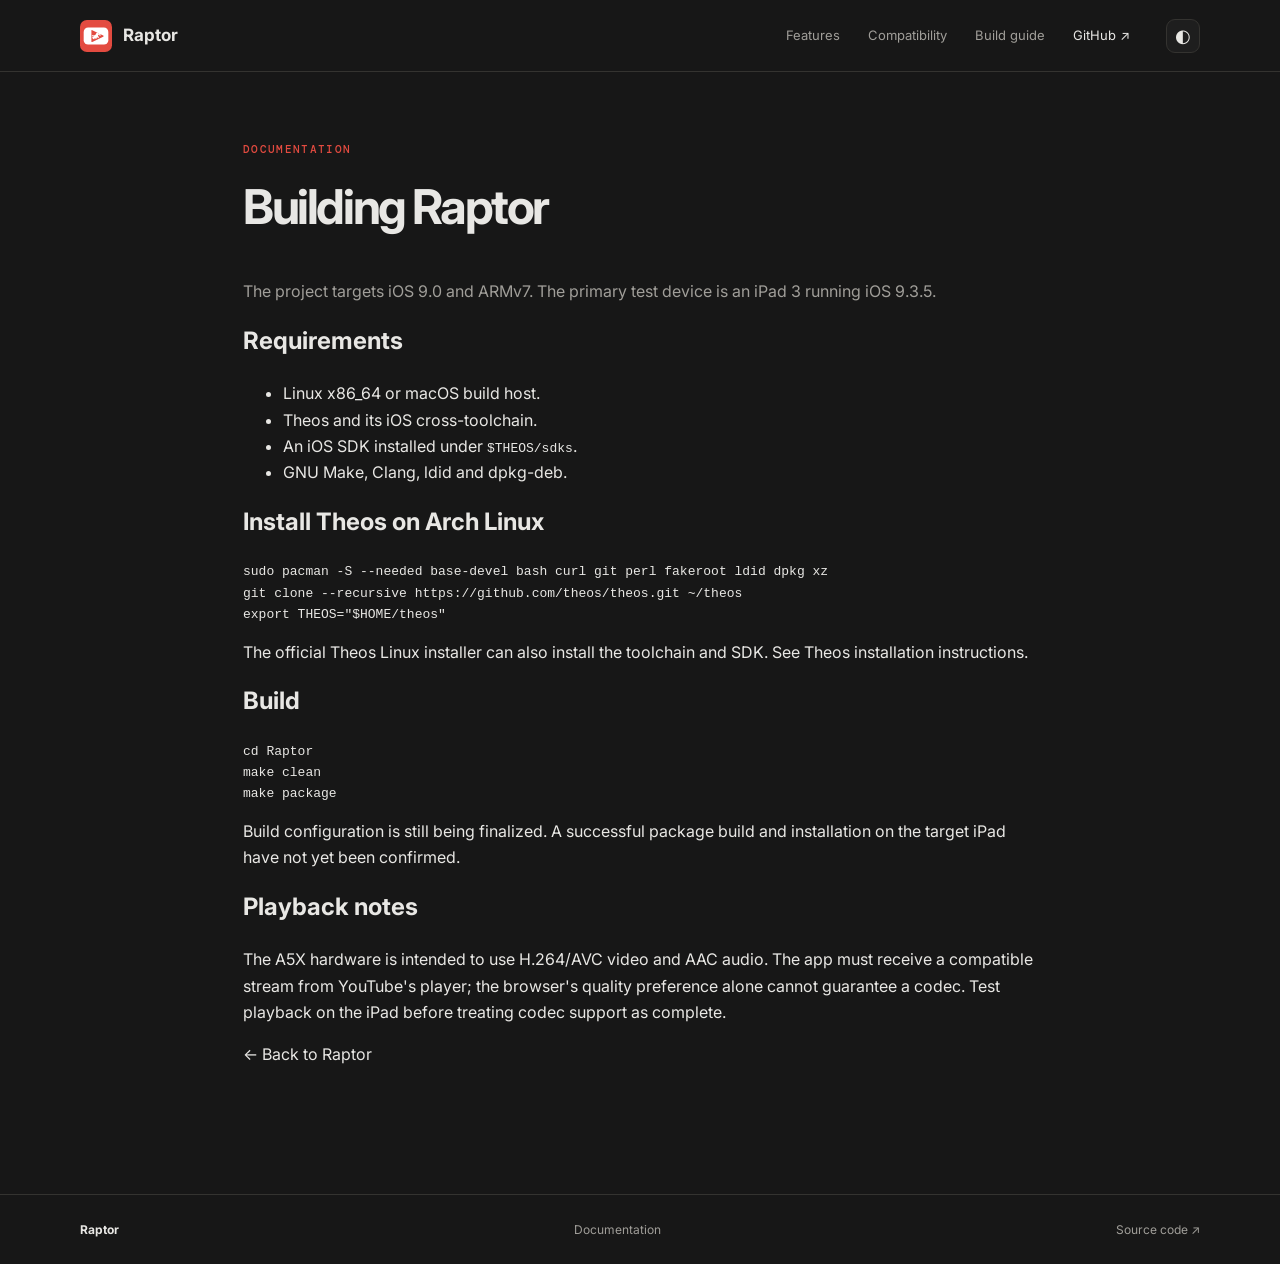
==== website/docs/building.html @ 5f78469e "Set up Raptor project and website" ====
<!doctype html><html lang="en"><head><meta charset="utf-8"><meta name="viewport" content="width=device-width,initial-scale=1"><title>Building Raptor</title><link rel="icon" href="../assets/raptor.svg"><link rel="stylesheet" href="../assets/style.css"></head><body><header class="topbar"><a class="brand" href="../"><img src="../assets/raptor.svg" alt=""><span>Raptor</span></a><nav><a href="../#features">Features</a><a href="../#compatibility">Compatibility</a><a href="./building.html">Build guide</a><a class="github" href="https://github.com/pxotitas/raptor">GitHub ↗</a></nav><button class="theme-toggle" aria-label="Toggle color theme">◐</button></header><main style="max-width:850px;margin:0 auto;padding:70px 28px 110px"><p class="eyebrow">Documentation</p><h1 style="font-size:48px;letter-spacing:-.05em">Building Raptor</h1><p style="color:var(--muted)">The project targets iOS 9.0 and ARMv7. The primary test device is an iPad 3 running iOS 9.3.5.</p><h2>Requirements</h2><ul><li>Linux x86_64 or macOS build host.</li><li>Theos and its iOS cross-toolchain.</li><li>An iOS SDK installed under <code>$THEOS/sdks</code>.</li><li>GNU Make, Clang, ldid and dpkg-deb.</li></ul><h2>Install Theos on Arch Linux</h2><pre><code>sudo pacman -S --needed base-devel bash curl git perl fakeroot ldid dpkg xz
git clone --recursive https://github.com/theos/theos.git ~/theos
export THEOS="$HOME/theos"</code></pre><p>The official Theos Linux installer can also install the toolchain and SDK. See <a href="https://theos.dev/docs/installation-linux">Theos installation instructions</a>.</p><h2>Build</h2><pre><code>cd Raptor
make clean
make package</code></pre><p>Build configuration is still being finalized. A successful package build and installation on the target iPad have not yet been confirmed.</p><h2>Playback notes</h2><p>The A5X hardware is intended to use H.264/AVC video and AAC audio. The app must receive a compatible stream from YouTube's player; the browser's quality preference alone cannot guarantee a codec. Test playback on the iPad before treating codec support as complete.</p><p><a href="../">← Back to Raptor</a></p></main><footer><span>Raptor</span><span>Documentation</span><a href="https://github.com/pxotitas/raptor">Source code ↗</a></footer><script src="../assets/site.js"></script></body></html>
---- website/assets/style.css ----
@import url('https://fonts.googleapis.com/css2?family=DM+Mono:wght@400;500&family=Inter:wght@400;500;600;700;800&display=swap');
:root{color-scheme:dark;--bg:#171717;--panel:#1e1e1e;--text:#e8e7e4;--muted:#a09e99;--line:#343330;--accent:#e34b40;--max:1120px;font-family:Inter,ui-sans-serif,system-ui,sans-serif}:root.light{color-scheme:light;--bg:#f4f3f0;--panel:#fff;--text:#20201e;--muted:#696761;--line:#d9d6d0;--accent:#c9362d}*{box-sizing:border-box}html{scroll-behavior:smooth}body{margin:0;background:var(--bg);color:var(--text);line-height:1.65}a{color:inherit;text-decoration:none}.topbar{height:72px;border-bottom:1px solid var(--line);display:flex;align-items:center;gap:36px;padding:0 max(28px,calc((100vw - var(--max))/2));position:sticky;top:0;background:var(--bg);z-index:5}.brand{display:flex;align-items:center;gap:11px;font-weight:700;font-size:17px;margin-right:auto}.brand img{width:32px;height:32px}.topbar nav{display:flex;align-items:center;gap:28px;color:var(--muted);font-size:13px}.topbar nav a:hover,footer a:hover{color:var(--text)}.topbar nav .github{color:var(--text)}.theme-toggle{border:1px solid var(--line);background:var(--panel);color:var(--text);width:34px;height:34px;border-radius:9px;font-size:18px;cursor:pointer}.hero{max-width:var(--max);margin:0 auto;padding:112px 28px 100px;display:grid;grid-template-columns:1.25fr .75fr;align-items:center;gap:70px;min-height:570px}.eyebrow,.number{font:500 11px 'DM Mono',monospace;letter-spacing:.12em;text-transform:uppercase;color:var(--accent)}h1,h2,p{margin-top:0}.hero h1{font-size:clamp(44px,6vw,72px);line-height:1.04;letter-spacing:-.065em;margin:22px 0}.hero h1 span{color:var(--accent)}.lead{font-size:17px;line-height:1.8;color:var(--muted);max-width:570px}.actions{display:flex;gap:12px;margin:30px 0 20px}.button{padding:11px 18px;border-radius:8px;font-size:13px;font-weight:600;border:1px solid var(--line)}.primary{background:var(--accent);border-color:var(--accent);color:#fff}.secondary{background:var(--panel)}.fine{font:11px 'DM Mono',monospace;color:var(--muted)}.hero-art{display:flex;flex-direction:column;align-items:center;gap:24px}.hero-art img{width:min(100%,270px);filter:drop-shadow(0 28px 48px #0006)}.art-caption{font:12px/1.8 'DM Mono',monospace;color:var(--muted);text-align:center}.feature-grid{max-width:var(--max);margin:0 auto;padding:0 28px 110px;display:grid;grid-template-columns:repeat(3,1fr);gap:14px}.feature-grid article{border:1px solid var(--line);border-radius:12px;background:var(--panel);padding:25px;min-height:190px}.feature-grid h2{font-size:17px;margin:22px 0 9px;letter-spacing:-.03em}.feature-grid p,.compat p,.status-panel p{font-size:13px;color:var(--muted);line-height:1.8;margin:0}.compat{border-top:1px solid var(--line);border-bottom:1px solid var(--line);padding:85px max(28px,calc((100vw - var(--max))/2));display:grid;grid-template-columns:1fr 1fr;gap:90px;background:var(--panel)}.compat h2,.status-panel h2{font-size:38px;line-height:1.12;letter-spacing:-.05em;margin:16px 0}.compat p{max-width:390px}.specs{display:grid;grid-template-columns:1fr 1fr;gap:0 30px}.specs div{border-bottom:1px solid var(--line);padding:14px 0;display:flex;flex-direction:column;gap:4px}.specs span{font:10px 'DM Mono',monospace;text-transform:uppercase;color:var(--muted)}.specs strong{font-size:13px;font-weight:600}.status-panel{max-width:var(--max);margin:0 auto;padding:90px 28px;display:flex;justify-content:space-between;align-items:center;gap:50px}.status-panel>div{max-width:570px}.status-panel h2{font-size:32px}.status-panel>a{white-space:nowrap;color:var(--accent);font-size:13px}footer{border-top:1px solid var(--line);padding:25px max(28px,calc((100vw - var(--max))/2));display:flex;justify-content:space-between;color:var(--muted);font-size:12px}footer span:first-child{font-weight:700;color:var(--text)}@media(max-width:760px){.topbar{padding:0 18px;gap:12px}.topbar nav{gap:12px;font-size:11px}.topbar nav a:nth-child(2){display:none}.hero{padding:75px 22px;grid-template-columns:1fr;gap:45px}.hero-art img{width:170px}.feature-grid{grid-template-columns:1fr;padding:0 22px 70px}.compat{padding:65px 22px;grid-template-columns:1fr;gap:30px}.status-panel{padding:65px 22px;display:block}.status-panel>a{display:inline-block;margin-top:22px}footer{padding:22px;gap:14px;flex-wrap:wrap}}@media(prefers-reduced-motion:reduce){html{scroll-behavior:auto}}
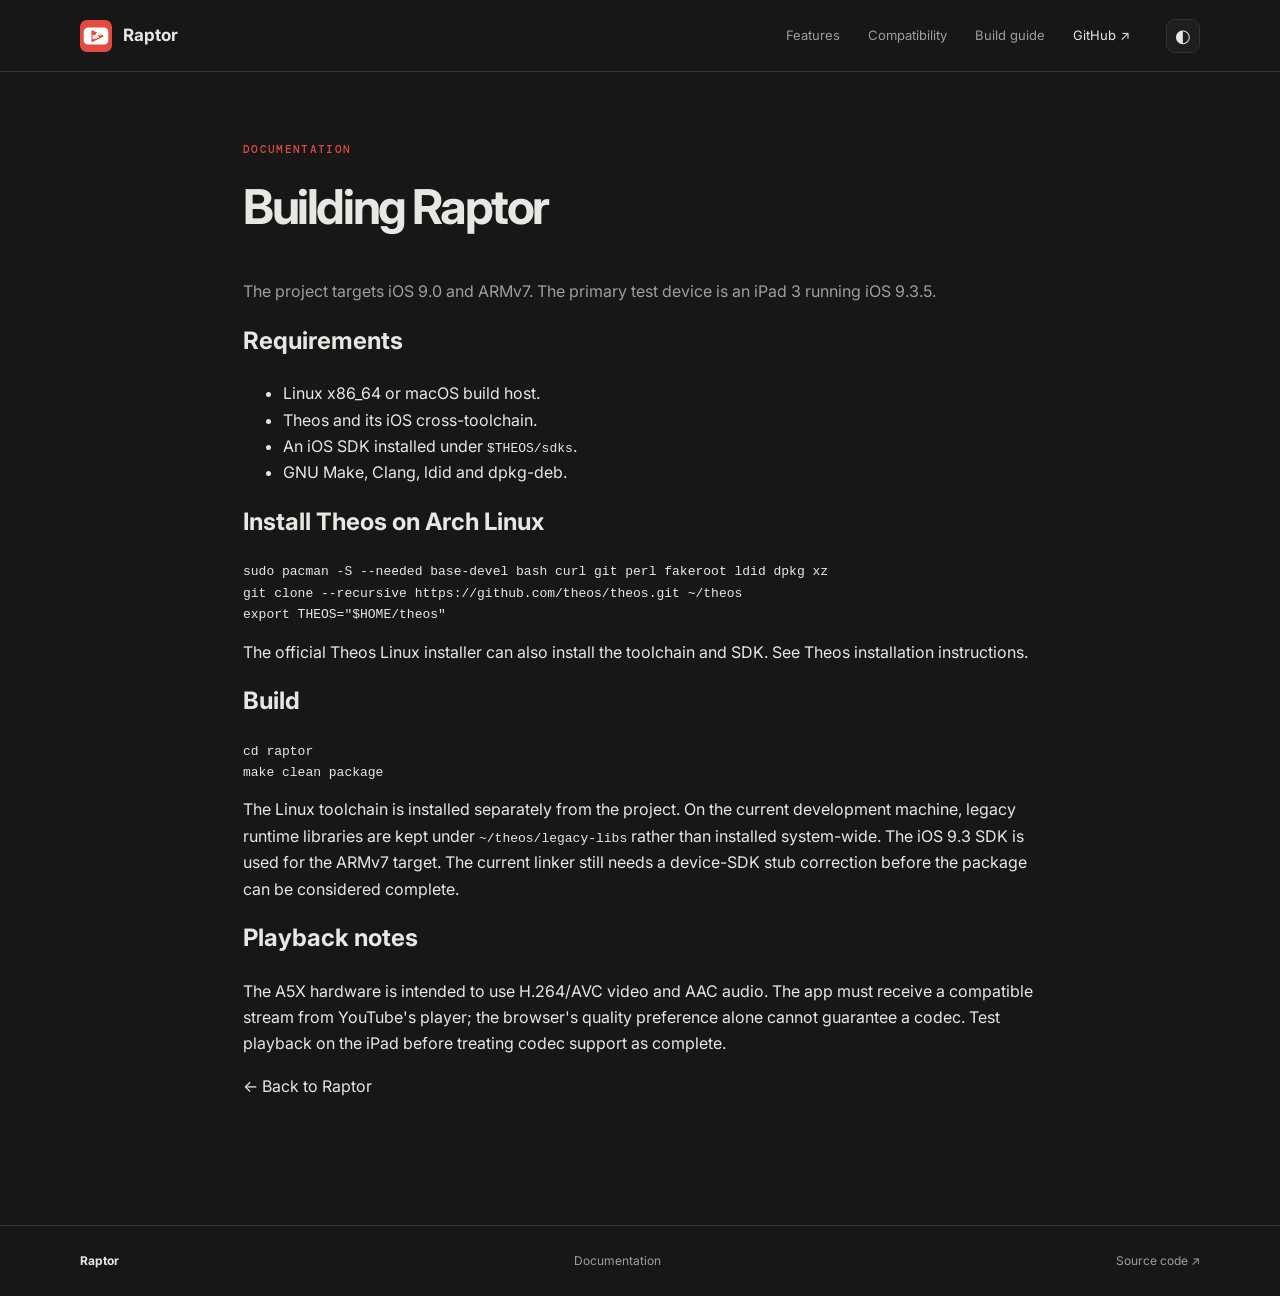
==== commit af7cdc67: "Prepare ARMv7 toolchain and document build setup" ====
--- a/website/docs/building.html
+++ b/website/docs/building.html
@@ -1,5 +1,4 @@
 <!doctype html><html lang="en"><head><meta charset="utf-8"><meta name="viewport" content="width=device-width,initial-scale=1"><title>Building Raptor</title><link rel="icon" href="../assets/raptor.svg"><link rel="stylesheet" href="../assets/style.css"></head><body><header class="topbar"><a class="brand" href="../"><img src="../assets/raptor.svg" alt=""><span>Raptor</span></a><nav><a href="../#features">Features</a><a href="../#compatibility">Compatibility</a><a href="./building.html">Build guide</a><a class="github" href="https://github.com/pxotitas/raptor">GitHub ↗</a></nav><button class="theme-toggle" aria-label="Toggle color theme">◐</button></header><main style="max-width:850px;margin:0 auto;padding:70px 28px 110px"><p class="eyebrow">Documentation</p><h1 style="font-size:48px;letter-spacing:-.05em">Building Raptor</h1><p style="color:var(--muted)">The project targets iOS 9.0 and ARMv7. The primary test device is an iPad 3 running iOS 9.3.5.</p><h2>Requirements</h2><ul><li>Linux x86_64 or macOS build host.</li><li>Theos and its iOS cross-toolchain.</li><li>An iOS SDK installed under <code>$THEOS/sdks</code>.</li><li>GNU Make, Clang, ldid and dpkg-deb.</li></ul><h2>Install Theos on Arch Linux</h2><pre><code>sudo pacman -S --needed base-devel bash curl git perl fakeroot ldid dpkg xz
 git clone --recursive https://github.com/theos/theos.git ~/theos
-export THEOS="$HOME/theos"</code></pre><p>The official Theos Linux installer can also install the toolchain and SDK. See <a href="https://theos.dev/docs/installation-linux">Theos installation instructions</a>.</p><h2>Build</h2><pre><code>cd Raptor
-make clean
-make package</code></pre><p>Build configuration is still being finalized. A successful package build and installation on the target iPad have not yet been confirmed.</p><h2>Playback notes</h2><p>The A5X hardware is intended to use H.264/AVC video and AAC audio. The app must receive a compatible stream from YouTube's player; the browser's quality preference alone cannot guarantee a codec. Test playback on the iPad before treating codec support as complete.</p><p><a href="../">← Back to Raptor</a></p></main><footer><span>Raptor</span><span>Documentation</span><a href="https://github.com/pxotitas/raptor">Source code ↗</a></footer><script src="../assets/site.js"></script></body></html>+export THEOS="$HOME/theos"</code></pre><p>The official Theos Linux installer can also install the toolchain and SDK. See <a href="https://theos.dev/docs/installation-linux">Theos installation instructions</a>.</p><h2>Build</h2><pre><code>cd raptor
+make clean package</code></pre><p>The Linux toolchain is installed separately from the project. On the current development machine, legacy runtime libraries are kept under <code>~/theos/legacy-libs</code> rather than installed system-wide. The iOS 9.3 SDK is used for the ARMv7 target. The current linker still needs a device-SDK stub correction before the package can be considered complete.</p><h2>Playback notes</h2><p>The A5X hardware is intended to use H.264/AVC video and AAC audio. The app must receive a compatible stream from YouTube's player; the browser's quality preference alone cannot guarantee a codec. Test playback on the iPad before treating codec support as complete.</p><p><a href="../">← Back to Raptor</a></p></main><footer><span>Raptor</span><span>Documentation</span><a href="https://github.com/pxotitas/raptor">Source code ↗</a></footer><script src="../assets/site.js"></script></body></html>
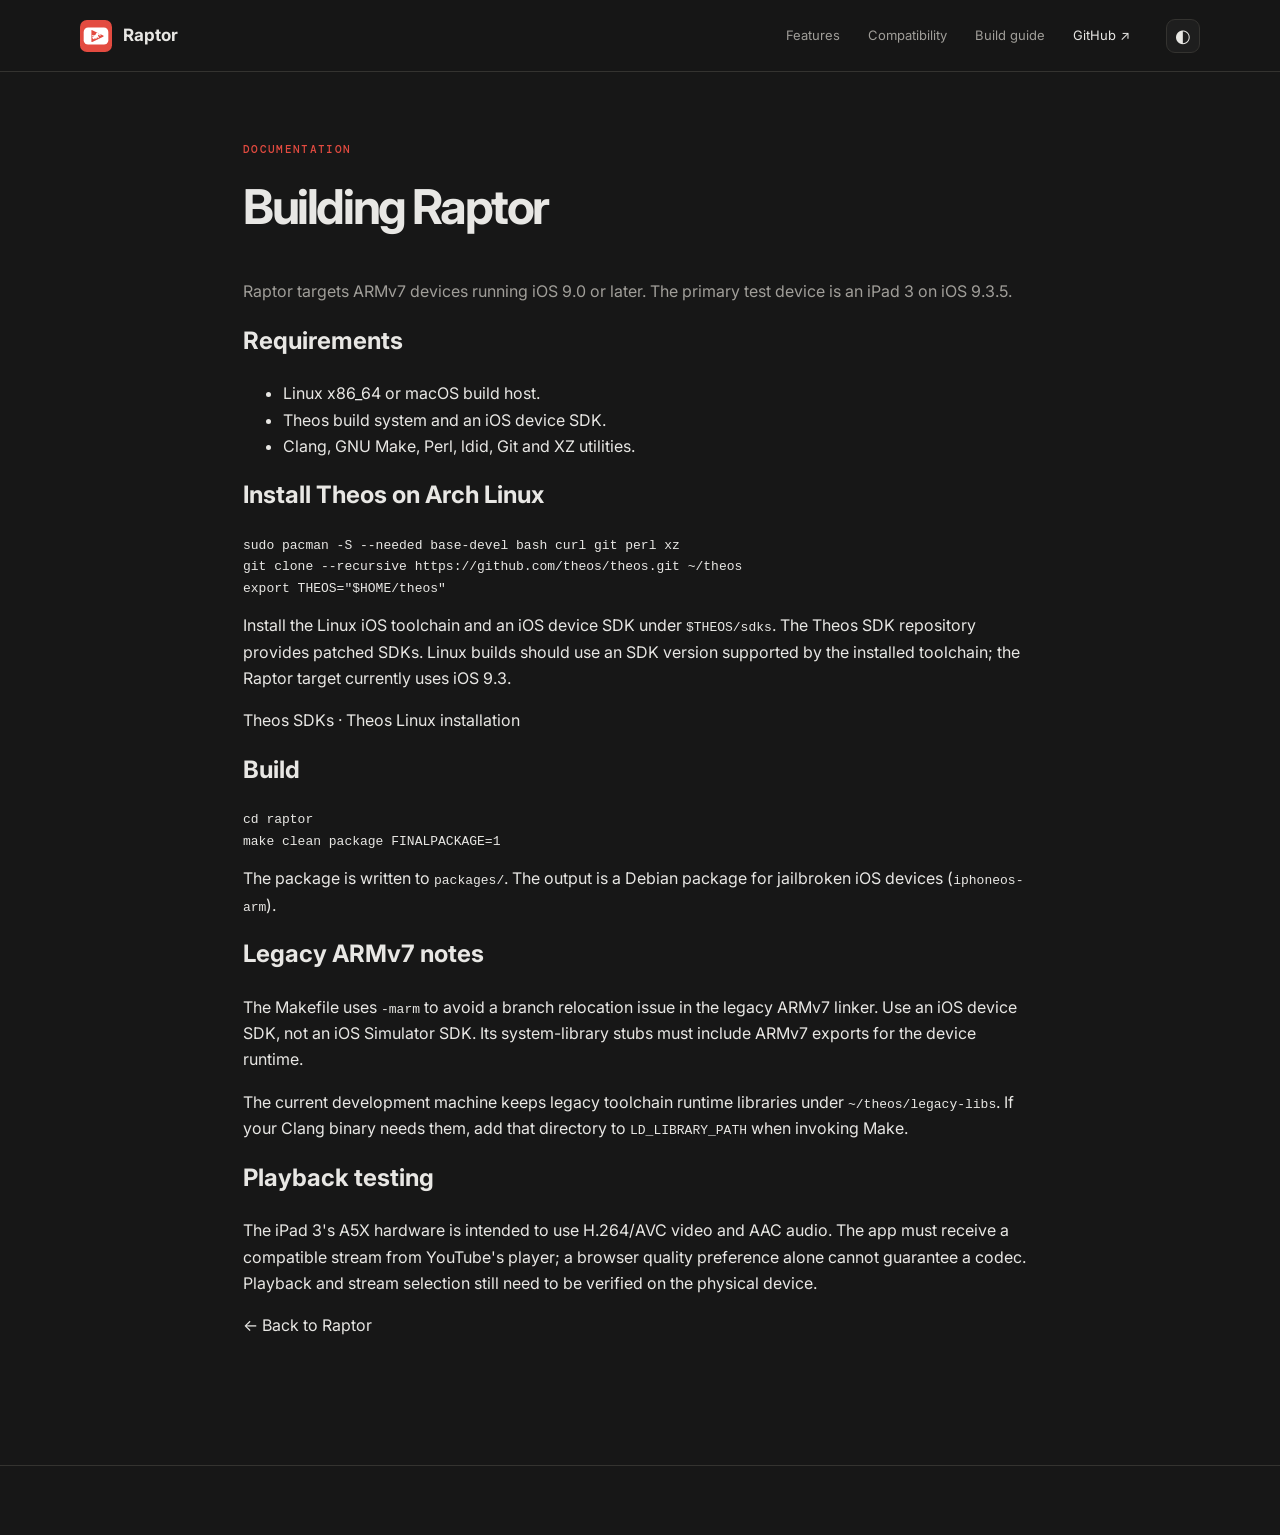
==== commit a425d517: "Add motion to website and verify ARMv7 build" ====
--- a/website/docs/building.html
+++ b/website/docs/building.html
@@ -1,4 +1,64 @@
-<!doctype html><html lang="en"><head><meta charset="utf-8"><meta name="viewport" content="width=device-width,initial-scale=1"><title>Building Raptor</title><link rel="icon" href="../assets/raptor.svg"><link rel="stylesheet" href="../assets/style.css"></head><body><header class="topbar"><a class="brand" href="../"><img src="../assets/raptor.svg" alt=""><span>Raptor</span></a><nav><a href="../#features">Features</a><a href="../#compatibility">Compatibility</a><a href="./building.html">Build guide</a><a class="github" href="https://github.com/pxotitas/raptor">GitHub ↗</a></nav><button class="theme-toggle" aria-label="Toggle color theme">◐</button></header><main style="max-width:850px;margin:0 auto;padding:70px 28px 110px"><p class="eyebrow">Documentation</p><h1 style="font-size:48px;letter-spacing:-.05em">Building Raptor</h1><p style="color:var(--muted)">The project targets iOS 9.0 and ARMv7. The primary test device is an iPad 3 running iOS 9.3.5.</p><h2>Requirements</h2><ul><li>Linux x86_64 or macOS build host.</li><li>Theos and its iOS cross-toolchain.</li><li>An iOS SDK installed under <code>$THEOS/sdks</code>.</li><li>GNU Make, Clang, ldid and dpkg-deb.</li></ul><h2>Install Theos on Arch Linux</h2><pre><code>sudo pacman -S --needed base-devel bash curl git perl fakeroot ldid dpkg xz
+<!doctype html>
+<html lang="en">
+<head>
+  <meta charset="utf-8">
+  <meta name="viewport" content="width=device-width,initial-scale=1">
+  <meta name="theme-color" content="#171717">
+  <title>Building Raptor</title>
+  <link rel="icon" href="../assets/raptor.svg" type="image/svg+xml">
+  <link rel="stylesheet" href="../assets/style.css">
+</head>
+<body>
+  <header class="topbar">
+    <a class="brand" href="../"><img src="../assets/raptor.svg" alt=""><span>Raptor</span></a>
+    <nav>
+      <a href="../#features">Features</a>
+      <a href="../#compatibility">Compatibility</a>
+      <a href="./building.html">Build guide</a>
+      <a class="github" href="https://github.com/pxotitas/raptor">GitHub ↗</a>
+    </nav>
+    <button class="theme-toggle" aria-label="Toggle color theme">◐</button>
+  </header>
+
+  <main style="max-width:850px;margin:0 auto;padding:70px 28px 110px">
+    <p class="eyebrow">Documentation</p>
+    <h1 style="font-size:48px;letter-spacing:-.05em">Building Raptor</h1>
+    <p style="color:var(--muted)">Raptor targets ARMv7 devices running iOS 9.0 or later. The primary test device is an iPad 3 on iOS 9.3.5.</p>
+
+    <h2>Requirements</h2>
+    <ul>
+      <li>Linux x86_64 or macOS build host.</li>
+      <li>Theos build system and an iOS device SDK.</li>
+      <li>Clang, GNU Make, Perl, ldid, Git and XZ utilities.</li>
+    </ul>
+
+    <h2>Install Theos on Arch Linux</h2>
+    <pre><code>sudo pacman -S --needed base-devel bash curl git perl xz
 git clone --recursive https://github.com/theos/theos.git ~/theos
-export THEOS="$HOME/theos"</code></pre><p>The official Theos Linux installer can also install the toolchain and SDK. See <a href="https://theos.dev/docs/installation-linux">Theos installation instructions</a>.</p><h2>Build</h2><pre><code>cd raptor
-make clean package</code></pre><p>The Linux toolchain is installed separately from the project. On the current development machine, legacy runtime libraries are kept under <code>~/theos/legacy-libs</code> rather than installed system-wide. The iOS 9.3 SDK is used for the ARMv7 target. The current linker still needs a device-SDK stub correction before the package can be considered complete.</p><h2>Playback notes</h2><p>The A5X hardware is intended to use H.264/AVC video and AAC audio. The app must receive a compatible stream from YouTube's player; the browser's quality preference alone cannot guarantee a codec. Test playback on the iPad before treating codec support as complete.</p><p><a href="../">← Back to Raptor</a></p></main><footer><span>Raptor</span><span>Documentation</span><a href="https://github.com/pxotitas/raptor">Source code ↗</a></footer><script src="../assets/site.js"></script></body></html>+export THEOS="$HOME/theos"</code></pre>
+    <p>Install the Linux iOS toolchain and an iOS device SDK under <code>$THEOS/sdks</code>. The Theos SDK repository provides patched SDKs. Linux builds should use an SDK version supported by the installed toolchain; the Raptor target currently uses iOS 9.3.</p>
+    <p><a href="https://github.com/theos/sdks">Theos SDKs</a> · <a href="https://theos.dev/docs/installation-linux">Theos Linux installation</a></p>
+
+    <h2>Build</h2>
+    <pre><code>cd raptor
+make clean package FINALPACKAGE=1</code></pre>
+    <p>The package is written to <code>packages/</code>. The output is a Debian package for jailbroken iOS devices (<code>iphoneos-arm</code>).</p>
+
+    <h2>Legacy ARMv7 notes</h2>
+    <p>The Makefile uses <code>-marm</code> to avoid a branch relocation issue in the legacy ARMv7 linker. Use an iOS device SDK, not an iOS Simulator SDK. Its system-library stubs must include ARMv7 exports for the device runtime.</p>
+    <p>The current development machine keeps legacy toolchain runtime libraries under <code>~/theos/legacy-libs</code>. If your Clang binary needs them, add that directory to <code>LD_LIBRARY_PATH</code> when invoking Make.</p>
+
+    <h2>Playback testing</h2>
+    <p>The iPad 3's A5X hardware is intended to use H.264/AVC video and AAC audio. The app must receive a compatible stream from YouTube's player; a browser quality preference alone cannot guarantee a codec. Playback and stream selection still need to be verified on the physical device.</p>
+
+    <p><a href="../">← Back to Raptor</a></p>
+  </main>
+
+  <footer>
+    <span>Raptor</span>
+    <span>Documentation</span>
+    <a href="https://github.com/pxotitas/raptor">Source code ↗</a>
+  </footer>
+  <script src="../assets/site.js"></script>
+</body>
+</html>
--- a/website/assets/style.css
+++ b/website/assets/style.css
@@ -1,2 +1,33 @@
 @import url('https://fonts.googleapis.com/css2?family=DM+Mono:wght@400;500&family=Inter:wght@400;500;600;700;800&display=swap');
-:root{color-scheme:dark;--bg:#171717;--panel:#1e1e1e;--text:#e8e7e4;--muted:#a09e99;--line:#343330;--accent:#e34b40;--max:1120px;font-family:Inter,ui-sans-serif,system-ui,sans-serif}:root.light{color-scheme:light;--bg:#f4f3f0;--panel:#fff;--text:#20201e;--muted:#696761;--line:#d9d6d0;--accent:#c9362d}*{box-sizing:border-box}html{scroll-behavior:smooth}body{margin:0;background:var(--bg);color:var(--text);line-height:1.65}a{color:inherit;text-decoration:none}.topbar{height:72px;border-bottom:1px solid var(--line);display:flex;align-items:center;gap:36px;padding:0 max(28px,calc((100vw - var(--max))/2));position:sticky;top:0;background:var(--bg);z-index:5}.brand{display:flex;align-items:center;gap:11px;font-weight:700;font-size:17px;margin-right:auto}.brand img{width:32px;height:32px}.topbar nav{display:flex;align-items:center;gap:28px;color:var(--muted);font-size:13px}.topbar nav a:hover,footer a:hover{color:var(--text)}.topbar nav .github{color:var(--text)}.theme-toggle{border:1px solid var(--line);background:var(--panel);color:var(--text);width:34px;height:34px;border-radius:9px;font-size:18px;cursor:pointer}.hero{max-width:var(--max);margin:0 auto;padding:112px 28px 100px;display:grid;grid-template-columns:1.25fr .75fr;align-items:center;gap:70px;min-height:570px}.eyebrow,.number{font:500 11px 'DM Mono',monospace;letter-spacing:.12em;text-transform:uppercase;color:var(--accent)}h1,h2,p{margin-top:0}.hero h1{font-size:clamp(44px,6vw,72px);line-height:1.04;letter-spacing:-.065em;margin:22px 0}.hero h1 span{color:var(--accent)}.lead{font-size:17px;line-height:1.8;color:var(--muted);max-width:570px}.actions{display:flex;gap:12px;margin:30px 0 20px}.button{padding:11px 18px;border-radius:8px;font-size:13px;font-weight:600;border:1px solid var(--line)}.primary{background:var(--accent);border-color:var(--accent);color:#fff}.secondary{background:var(--panel)}.fine{font:11px 'DM Mono',monospace;color:var(--muted)}.hero-art{display:flex;flex-direction:column;align-items:center;gap:24px}.hero-art img{width:min(100%,270px);filter:drop-shadow(0 28px 48px #0006)}.art-caption{font:12px/1.8 'DM Mono',monospace;color:var(--muted);text-align:center}.feature-grid{max-width:var(--max);margin:0 auto;padding:0 28px 110px;display:grid;grid-template-columns:repeat(3,1fr);gap:14px}.feature-grid article{border:1px solid var(--line);border-radius:12px;background:var(--panel);padding:25px;min-height:190px}.feature-grid h2{font-size:17px;margin:22px 0 9px;letter-spacing:-.03em}.feature-grid p,.compat p,.status-panel p{font-size:13px;color:var(--muted);line-height:1.8;margin:0}.compat{border-top:1px solid var(--line);border-bottom:1px solid var(--line);padding:85px max(28px,calc((100vw - var(--max))/2));display:grid;grid-template-columns:1fr 1fr;gap:90px;background:var(--panel)}.compat h2,.status-panel h2{font-size:38px;line-height:1.12;letter-spacing:-.05em;margin:16px 0}.compat p{max-width:390px}.specs{display:grid;grid-template-columns:1fr 1fr;gap:0 30px}.specs div{border-bottom:1px solid var(--line);padding:14px 0;display:flex;flex-direction:column;gap:4px}.specs span{font:10px 'DM Mono',monospace;text-transform:uppercase;color:var(--muted)}.specs strong{font-size:13px;font-weight:600}.status-panel{max-width:var(--max);margin:0 auto;padding:90px 28px;display:flex;justify-content:space-between;align-items:center;gap:50px}.status-panel>div{max-width:570px}.status-panel h2{font-size:32px}.status-panel>a{white-space:nowrap;color:var(--accent);font-size:13px}footer{border-top:1px solid var(--line);padding:25px max(28px,calc((100vw - var(--max))/2));display:flex;justify-content:space-between;color:var(--muted);font-size:12px}footer span:first-child{font-weight:700;color:var(--text)}@media(max-width:760px){.topbar{padding:0 18px;gap:12px}.topbar nav{gap:12px;font-size:11px}.topbar nav a:nth-child(2){display:none}.hero{padding:75px 22px;grid-template-columns:1fr;gap:45px}.hero-art img{width:170px}.feature-grid{grid-template-columns:1fr;padding:0 22px 70px}.compat{padding:65px 22px;grid-template-columns:1fr;gap:30px}.status-panel{padding:65px 22px;display:block}.status-panel>a{display:inline-block;margin-top:22px}footer{padding:22px;gap:14px;flex-wrap:wrap}}@media(prefers-reduced-motion:reduce){html{scroll-behavior:auto}}+:root{color-scheme:dark;--bg:#171717;--panel:#1e1e1e;--text:#e8e7e4;--muted:#a09e99;--line:#343330;--accent:#e34b40;--max:1120px;font-family:Inter,ui-sans-serif,system-ui,sans-serif}:root.light{color-scheme:light;--bg:#f4f3f0;--panel:#fff;--text:#20201e;--muted:#696761;--line:#d9d6d0;--accent:#c9362d}*{box-sizing:border-box}html{scroll-behavior:smooth}body{margin:0;background:var(--bg);color:var(--text);line-height:1.65}a{color:inherit;text-decoration:none}.topbar{height:72px;border-bottom:1px solid var(--line);display:flex;align-items:center;gap:36px;padding:0 max(28px,calc((100vw - var(--max))/2));position:sticky;top:0;background:var(--bg);z-index:5}.brand{display:flex;align-items:center;gap:11px;font-weight:700;font-size:17px;margin-right:auto}.brand img{width:32px;height:32px}.topbar nav{display:flex;align-items:center;gap:28px;color:var(--muted);font-size:13px}.topbar nav a:hover,footer a:hover{color:var(--text)}.topbar nav .github{color:var(--text)}.theme-toggle{border:1px solid var(--line);background:var(--panel);color:var(--text);width:34px;height:34px;border-radius:9px;font-size:18px;cursor:pointer}.hero{max-width:var(--max);margin:0 auto;padding:112px 28px 100px;display:grid;grid-template-columns:1.25fr .75fr;align-items:center;gap:70px;min-height:570px}.eyebrow,.number{font:500 11px 'DM Mono',monospace;letter-spacing:.12em;text-transform:uppercase;color:var(--accent)}h1,h2,p{margin-top:0}.hero h1{font-size:clamp(44px,6vw,72px);line-height:1.04;letter-spacing:-.065em;margin:22px 0}.hero h1 span{color:var(--accent)}.lead{font-size:17px;line-height:1.8;color:var(--muted);max-width:570px}.actions{display:flex;gap:12px;margin:30px 0 20px}.button{padding:11px 18px;border-radius:8px;font-size:13px;font-weight:600;border:1px solid var(--line)}.primary{background:var(--accent);border-color:var(--accent);color:#fff}.secondary{background:var(--panel)}.fine{font:11px 'DM Mono',monospace;color:var(--muted)}.hero-art{display:flex;flex-direction:column;align-items:center;gap:24px}.hero-art img{width:min(100%,270px);filter:drop-shadow(0 28px 48px #0006)}.art-caption{font:12px/1.8 'DM Mono',monospace;color:var(--muted);text-align:center}.feature-grid{max-width:var(--max);margin:0 auto;padding:0 28px 110px;display:grid;grid-template-columns:repeat(3,1fr);gap:14px}.feature-grid article{border:1px solid var(--line);border-radius:12px;background:var(--panel);padding:25px;min-height:190px}.feature-grid h2{font-size:17px;margin:22px 0 9px;letter-spacing:-.03em}.feature-grid p,.compat p,.status-panel p{font-size:13px;color:var(--muted);line-height:1.8;margin:0}.compat{border-top:1px solid var(--line);border-bottom:1px solid var(--line);padding:85px max(28px,calc((100vw - var(--max))/2));display:grid;grid-template-columns:1fr 1fr;gap:90px;background:var(--panel)}.compat h2,.status-panel h2{font-size:38px;line-height:1.12;letter-spacing:-.05em;margin:16px 0}.compat p{max-width:390px}.specs{display:grid;grid-template-columns:1fr 1fr;gap:0 30px}.specs div{border-bottom:1px solid var(--line);padding:14px 0;display:flex;flex-direction:column;gap:4px}.specs span{font:10px 'DM Mono',monospace;text-transform:uppercase;color:var(--muted)}.specs strong{font-size:13px;font-weight:600}.status-panel{max-width:var(--max);margin:0 auto;padding:90px 28px;display:flex;justify-content:space-between;align-items:center;gap:50px}.status-panel>div{max-width:570px}.status-panel h2{font-size:32px}.status-panel>a{white-space:nowrap;color:var(--accent);font-size:13px}footer{border-top:1px solid var(--line);padding:25px max(28px,calc((100vw - var(--max))/2));display:flex;justify-content:space-between;color:var(--muted);font-size:12px}footer span:first-child{font-weight:700;color:var(--text)}@media(max-width:760px){.topbar{padding:0 18px;gap:12px}.topbar nav{gap:12px;font-size:11px}.topbar nav a:nth-child(2){display:none}.hero{padding:75px 22px;grid-template-columns:1fr;gap:45px}.hero-art img{width:170px}.feature-grid{grid-template-columns:1fr;padding:0 22px 70px}.compat{padding:65px 22px;grid-template-columns:1fr;gap:30px}.status-panel{padding:65px 22px;display:block}.status-panel>a{display:inline-block;margin-top:22px}footer{padding:22px;gap:14px;flex-wrap:wrap}}@media(prefers-reduced-motion:reduce){html{scroll-behavior:auto}}/* Motion layer: restrained, spring-like reveals inspired by Dux Shell. */
+html{scroll-behavior:smooth;scroll-padding-top:88px}
+.topbar{backdrop-filter:blur(18px);background:color-mix(in srgb,var(--bg) 86%,transparent);transition:background .35s ease,border-color .35s ease}
+.brand img{transition:transform .55s cubic-bezier(.2,.8,.2,1)}
+.brand:hover img{transform:rotate(-8deg) scale(1.08)}
+.topbar nav a{transition:color .22s ease,opacity .22s ease}
+.button,.theme-toggle,.status-panel>a{transition:transform .28s cubic-bezier(.2,.8,.2,1),background .25s ease,border-color .25s ease,box-shadow .25s ease}
+.button:hover{transform:translateY(-3px)}
+.button.primary:hover{box-shadow:0 9px 28px color-mix(in srgb,var(--accent) 28%,transparent)}
+.theme-toggle:hover{transform:rotate(18deg)}
+.hero-art img{animation:raptor-float 7s ease-in-out infinite;transition:filter .4s ease,transform .4s ease}
+.hero-art:hover img{transform:translateY(-7px) scale(1.025);filter:drop-shadow(0 34px 54px #0008)}
+.feature-grid article{transition:transform .45s cubic-bezier(.2,.8,.2,1),border-color .35s ease,background .35s ease}
+.feature-grid article:hover{transform:translateY(-7px);border-color:color-mix(in srgb,var(--accent) 48%,var(--line))}
+.feature-grid .number{display:inline-block;transition:transform .35s cubic-bezier(.2,.8,.2,1)}
+.feature-grid article:hover .number{transform:translateX(5px)}
+.specs div{transition:padding .3s ease,border-color .3s ease}
+.specs div:hover{padding-left:8px;border-color:var(--accent)}
+.status-panel>a:hover{transform:translateX(5px)}
+.js-motion .reveal{opacity:0;transform:translateY(24px) scale(.985);transition:opacity .75s ease,transform .8s cubic-bezier(.2,.8,.2,1)}
+.js-motion .reveal.is-visible{opacity:1;transform:translateY(0) scale(1)}
+.js-motion .hero-copy>*{opacity:0;transform:translateY(18px);animation:hero-enter .7s cubic-bezier(.2,.8,.2,1) forwards}
+.js-motion .hero-copy>*:nth-child(1){animation-delay:.08s}
+.js-motion .hero-copy>*:nth-child(2){animation-delay:.16s}
+.js-motion .hero-copy>*:nth-child(3){animation-delay:.25s}
+.js-motion .hero-copy>*:nth-child(4){animation-delay:.34s}
+.js-motion .hero-copy>*:nth-child(5){animation-delay:.42s}
+.js-motion .hero-art{animation:art-enter .9s .18s cubic-bezier(.2,.8,.2,1) both}
+@keyframes hero-enter{to{opacity:1;transform:translateY(0)}}
+@keyframes art-enter{from{opacity:0;transform:translateY(22px) scale(.96)}to{opacity:1;transform:translateY(0) scale(1)}}
+@keyframes raptor-float{0%,100%{translate:0 0}50%{translate:0 -10px}}
+@media(prefers-reduced-motion:reduce){*,*::before,*::after{scroll-behavior:auto!important;animation-duration:.01ms!important;animation-iteration-count:1!important;transition-duration:.01ms!important}.js-motion .reveal,.js-motion .hero-copy>*{opacity:1;transform:none}}
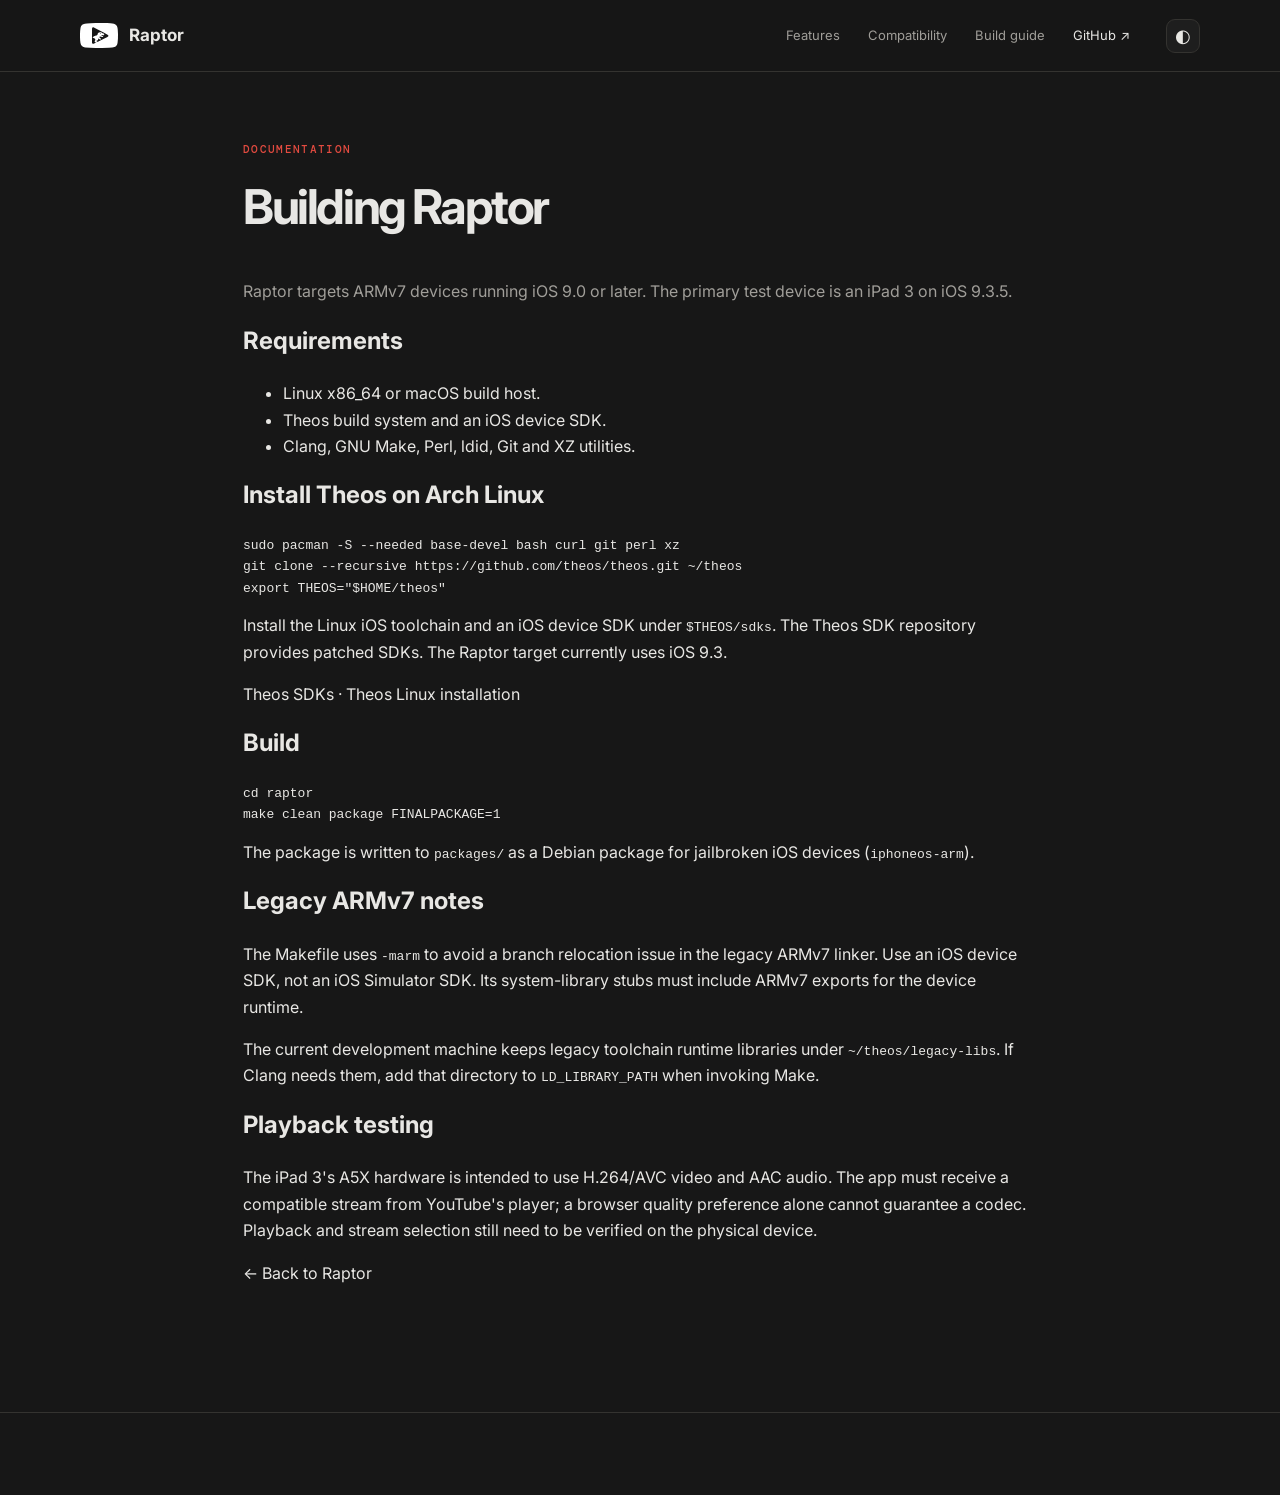
==== commit 28c48c09: "Replace Raptor branding with original dinosaur mark" ====
--- a/website/docs/building.html
+++ b/website/docs/building.html
@@ -1,64 +1,7 @@
 <!doctype html>
-<html lang="en">
-<head>
-  <meta charset="utf-8">
-  <meta name="viewport" content="width=device-width,initial-scale=1">
-  <meta name="theme-color" content="#171717">
-  <title>Building Raptor</title>
-  <link rel="icon" href="../assets/raptor.svg" type="image/svg+xml">
-  <link rel="stylesheet" href="../assets/style.css">
-</head>
-<body>
-  <header class="topbar">
-    <a class="brand" href="../"><img src="../assets/raptor.svg" alt=""><span>Raptor</span></a>
-    <nav>
-      <a href="../#features">Features</a>
-      <a href="../#compatibility">Compatibility</a>
-      <a href="./building.html">Build guide</a>
-      <a class="github" href="https://github.com/pxotitas/raptor">GitHub ↗</a>
-    </nav>
-    <button class="theme-toggle" aria-label="Toggle color theme">◐</button>
-  </header>
-
-  <main style="max-width:850px;margin:0 auto;padding:70px 28px 110px">
-    <p class="eyebrow">Documentation</p>
-    <h1 style="font-size:48px;letter-spacing:-.05em">Building Raptor</h1>
-    <p style="color:var(--muted)">Raptor targets ARMv7 devices running iOS 9.0 or later. The primary test device is an iPad 3 on iOS 9.3.5.</p>
-
-    <h2>Requirements</h2>
-    <ul>
-      <li>Linux x86_64 or macOS build host.</li>
-      <li>Theos build system and an iOS device SDK.</li>
-      <li>Clang, GNU Make, Perl, ldid, Git and XZ utilities.</li>
-    </ul>
-
-    <h2>Install Theos on Arch Linux</h2>
-    <pre><code>sudo pacman -S --needed base-devel bash curl git perl xz
+<html lang="en"><head><meta charset="utf-8"><meta name="viewport" content="width=device-width,initial-scale=1"><title>Building Raptor</title><link rel="icon" href="../assets/raptor-mark.svg" type="image/svg+xml"><link rel="stylesheet" href="../assets/style.css"></head><body>
+<header class="topbar"><a class="brand" href="../"><img src="../assets/raptor-mark.svg" alt=""><span>Raptor</span></a><nav><a href="../#features">Features</a><a href="../#compatibility">Compatibility</a><a href="./building.html">Build guide</a><a class="github" href="https://github.com/pxotitas/raptor">GitHub ↗</a></nav><button class="theme-toggle" aria-label="Toggle color theme">◐</button></header>
+<main style="max-width:850px;margin:0 auto;padding:70px 28px 110px"><p class="eyebrow">Documentation</p><h1 style="font-size:48px;letter-spacing:-.05em">Building Raptor</h1><p style="color:var(--muted)">Raptor targets ARMv7 devices running iOS 9.0 or later. The primary test device is an iPad 3 on iOS 9.3.5.</p><h2>Requirements</h2><ul><li>Linux x86_64 or macOS build host.</li><li>Theos build system and an iOS device SDK.</li><li>Clang, GNU Make, Perl, ldid, Git and XZ utilities.</li></ul><h2>Install Theos on Arch Linux</h2><pre><code>sudo pacman -S --needed base-devel bash curl git perl xz
 git clone --recursive https://github.com/theos/theos.git ~/theos
-export THEOS="$HOME/theos"</code></pre>
-    <p>Install the Linux iOS toolchain and an iOS device SDK under <code>$THEOS/sdks</code>. The Theos SDK repository provides patched SDKs. Linux builds should use an SDK version supported by the installed toolchain; the Raptor target currently uses iOS 9.3.</p>
-    <p><a href="https://github.com/theos/sdks">Theos SDKs</a> · <a href="https://theos.dev/docs/installation-linux">Theos Linux installation</a></p>
-
-    <h2>Build</h2>
-    <pre><code>cd raptor
-make clean package FINALPACKAGE=1</code></pre>
-    <p>The package is written to <code>packages/</code>. The output is a Debian package for jailbroken iOS devices (<code>iphoneos-arm</code>).</p>
-
-    <h2>Legacy ARMv7 notes</h2>
-    <p>The Makefile uses <code>-marm</code> to avoid a branch relocation issue in the legacy ARMv7 linker. Use an iOS device SDK, not an iOS Simulator SDK. Its system-library stubs must include ARMv7 exports for the device runtime.</p>
-    <p>The current development machine keeps legacy toolchain runtime libraries under <code>~/theos/legacy-libs</code>. If your Clang binary needs them, add that directory to <code>LD_LIBRARY_PATH</code> when invoking Make.</p>
-
-    <h2>Playback testing</h2>
-    <p>The iPad 3's A5X hardware is intended to use H.264/AVC video and AAC audio. The app must receive a compatible stream from YouTube's player; a browser quality preference alone cannot guarantee a codec. Playback and stream selection still need to be verified on the physical device.</p>
-
-    <p><a href="../">← Back to Raptor</a></p>
-  </main>
-
-  <footer>
-    <span>Raptor</span>
-    <span>Documentation</span>
-    <a href="https://github.com/pxotitas/raptor">Source code ↗</a>
-  </footer>
-  <script src="../assets/site.js"></script>
-</body>
-</html>
+export THEOS="$HOME/theos"</code></pre><p>Install the Linux iOS toolchain and an iOS device SDK under <code>$THEOS/sdks</code>. The Theos SDK repository provides patched SDKs. The Raptor target currently uses iOS 9.3.</p><p><a href="https://github.com/theos/sdks">Theos SDKs</a> · <a href="https://theos.dev/docs/installation-linux">Theos Linux installation</a></p><h2>Build</h2><pre><code>cd raptor
+make clean package FINALPACKAGE=1</code></pre><p>The package is written to <code>packages/</code> as a Debian package for jailbroken iOS devices (<code>iphoneos-arm</code>).</p><h2>Legacy ARMv7 notes</h2><p>The Makefile uses <code>-marm</code> to avoid a branch relocation issue in the legacy ARMv7 linker. Use an iOS device SDK, not an iOS Simulator SDK. Its system-library stubs must include ARMv7 exports for the device runtime.</p><p>The current development machine keeps legacy toolchain runtime libraries under <code>~/theos/legacy-libs</code>. If Clang needs them, add that directory to <code>LD_LIBRARY_PATH</code> when invoking Make.</p><h2>Playback testing</h2><p>The iPad 3's A5X hardware is intended to use H.264/AVC video and AAC audio. The app must receive a compatible stream from YouTube's player; a browser quality preference alone cannot guarantee a codec. Playback and stream selection still need to be verified on the physical device.</p><p><a href="../">← Back to Raptor</a></p></main><footer><span class="footer-brand"><img src="../assets/raptor-dino.svg" alt=""><strong>Raptor</strong></span><span>Documentation</span><a href="https://github.com/pxotitas/raptor">Source code ↗</a></footer><script src="../assets/site.js"></script></body></html>
--- a/website/assets/style.css
+++ b/website/assets/style.css
@@ -31,3 +31,10 @@
 @keyframes art-enter{from{opacity:0;transform:translateY(22px) scale(.96)}to{opacity:1;transform:translateY(0) scale(1)}}
 @keyframes raptor-float{0%,100%{translate:0 0}50%{translate:0 -10px}}
 @media(prefers-reduced-motion:reduce){*,*::before,*::after{scroll-behavior:auto!important;animation-duration:.01ms!important;animation-iteration-count:1!important;transition-duration:.01ms!important}.js-motion .reveal,.js-motion .hero-copy>*{opacity:1;transform:none}}
+/* Brand assets */
+.brand img{width:38px;height:30px;object-fit:contain}
+.hero-art img{width:min(100%,340px);aspect-ratio:1;object-fit:contain}
+.footer-brand{display:inline-flex;align-items:center;gap:10px;color:var(--text)!important}
+.footer-brand img{width:34px;height:32px;object-fit:contain}
+.footer-brand strong{font-size:13px;font-weight:700}
+@media(max-width:760px){.brand img{width:34px;height:28px}.hero-art img{width:210px}.footer-brand img{width:30px;height:28px}}
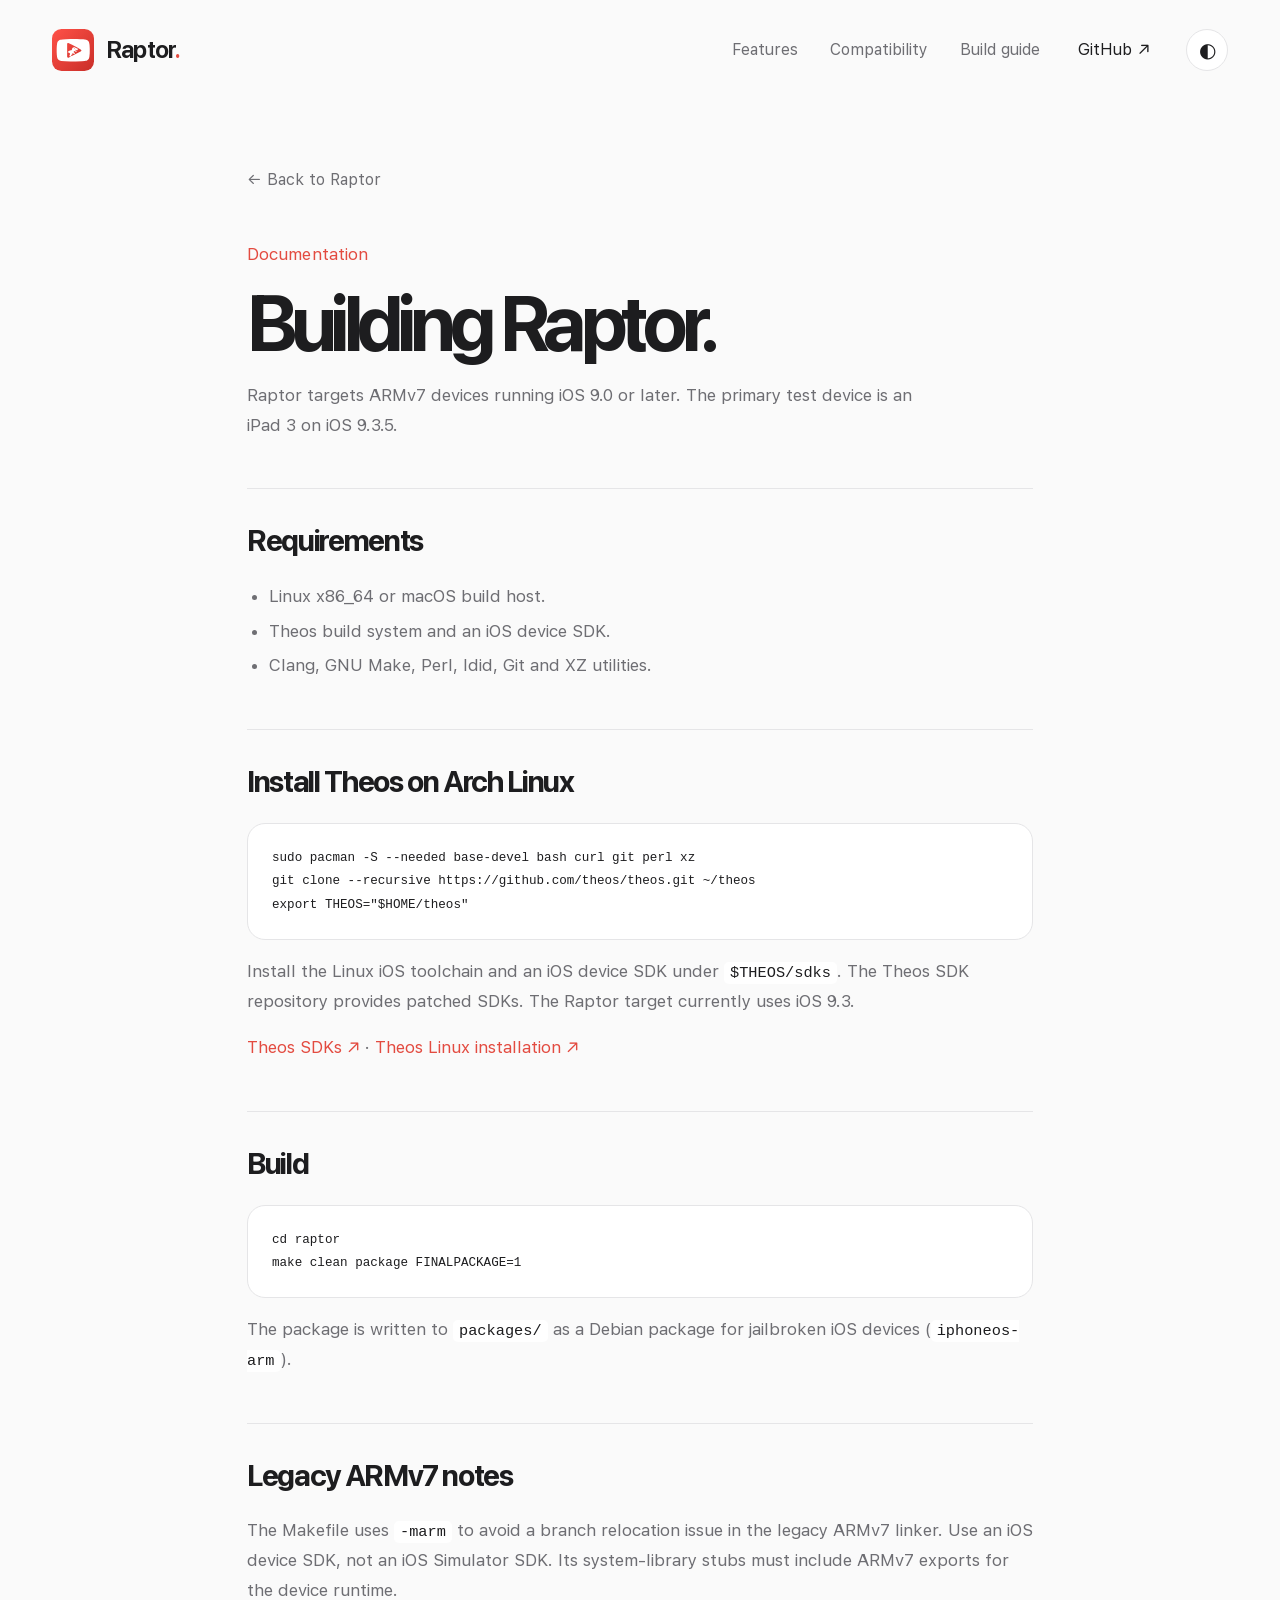
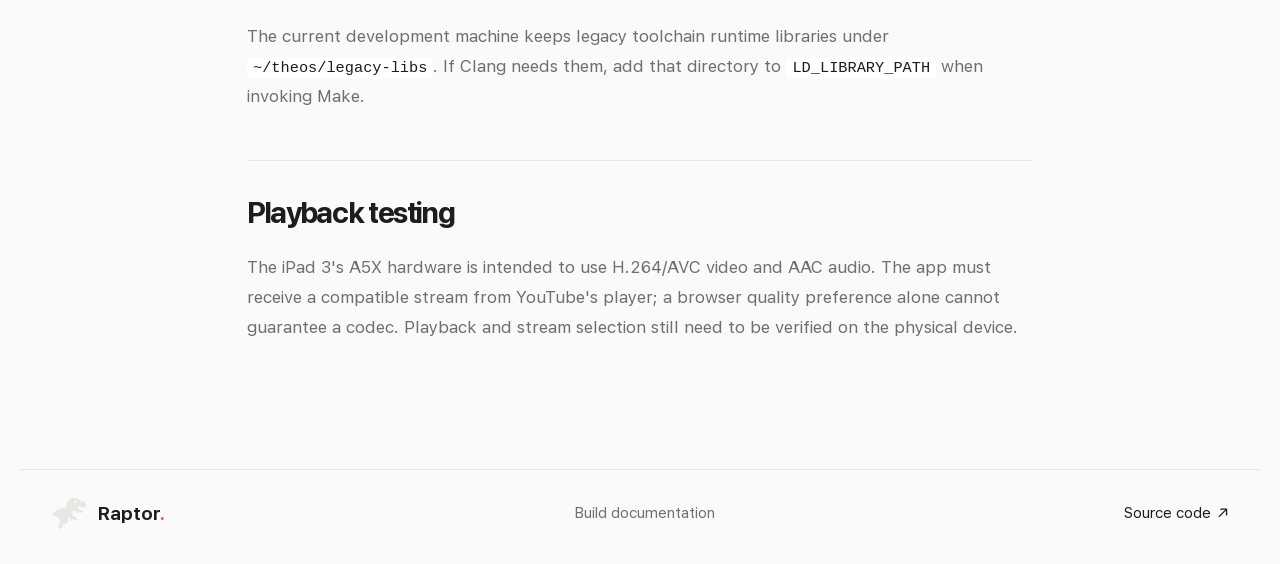
==== commit beb03167: "Redesign Raptor site around pxdritz visual style" ====
--- a/website/docs/building.html
+++ b/website/docs/building.html
@@ -1,7 +1,14 @@
 <!doctype html>
-<html lang="en"><head><meta charset="utf-8"><meta name="viewport" content="width=device-width,initial-scale=1"><title>Building Raptor</title><link rel="icon" href="../assets/raptor-mark.svg" type="image/svg+xml"><link rel="stylesheet" href="../assets/style.css"></head><body>
-<header class="topbar"><a class="brand" href="../"><img src="../assets/raptor-mark.svg" alt=""><span>Raptor</span></a><nav><a href="../#features">Features</a><a href="../#compatibility">Compatibility</a><a href="./building.html">Build guide</a><a class="github" href="https://github.com/pxotitas/raptor">GitHub ↗</a></nav><button class="theme-toggle" aria-label="Toggle color theme">◐</button></header>
-<main style="max-width:850px;margin:0 auto;padding:70px 28px 110px"><p class="eyebrow">Documentation</p><h1 style="font-size:48px;letter-spacing:-.05em">Building Raptor</h1><p style="color:var(--muted)">Raptor targets ARMv7 devices running iOS 9.0 or later. The primary test device is an iPad 3 on iOS 9.3.5.</p><h2>Requirements</h2><ul><li>Linux x86_64 or macOS build host.</li><li>Theos build system and an iOS device SDK.</li><li>Clang, GNU Make, Perl, ldid, Git and XZ utilities.</li></ul><h2>Install Theos on Arch Linux</h2><pre><code>sudo pacman -S --needed base-devel bash curl git perl xz
+<html lang="en"><head><meta charset="utf-8"><meta name="viewport" content="width=device-width,initial-scale=1"><meta name="theme-color" content="#fafafa"><title>Building Raptor</title><link rel="icon" href="../assets/raptor-icon.svg" type="image/svg+xml"><link rel="preload" href="../assets/sf-pro.woff" as="font" type="font/woff" crossorigin><link rel="stylesheet" href="../assets/style.css"><script defer src="../assets/site.js"></script></head>
+<body><header class="topbar"><a class="brand" href="../"><img src="../assets/raptor-icon.svg" alt=""><span>Raptor<span class="brand-period">.</span></span></a><nav aria-label="Main navigation"><a href="../#features">Features</a><a href="../#compatibility">Compatibility</a><a href="./building.html">Build guide</a><a class="github" href="https://github.com/pxotitas/raptor">GitHub <span>↗</span></a></nav><button class="theme-toggle" type="button" aria-label="Switch to dark theme"><span aria-hidden="true">◐</span></button></header>
+<main class="doc-page"><a class="doc-back" href="../">← Back to Raptor</a><p class="eyebrow">Documentation</p><h1>Building Raptor.</h1><p class="doc-lead">Raptor targets ARMv7 devices running iOS 9.0 or later. The primary test device is an iPad 3 on iOS 9.3.5.</p>
+<section><h2>Requirements</h2><ul><li>Linux x86_64 or macOS build host.</li><li>Theos build system and an iOS device SDK.</li><li>Clang, GNU Make, Perl, ldid, Git and XZ utilities.</li></ul></section>
+<section><h2>Install Theos on Arch Linux</h2><pre><code>sudo pacman -S --needed base-devel bash curl git perl xz
 git clone --recursive https://github.com/theos/theos.git ~/theos
-export THEOS="$HOME/theos"</code></pre><p>Install the Linux iOS toolchain and an iOS device SDK under <code>$THEOS/sdks</code>. The Theos SDK repository provides patched SDKs. The Raptor target currently uses iOS 9.3.</p><p><a href="https://github.com/theos/sdks">Theos SDKs</a> · <a href="https://theos.dev/docs/installation-linux">Theos Linux installation</a></p><h2>Build</h2><pre><code>cd raptor
-make clean package FINALPACKAGE=1</code></pre><p>The package is written to <code>packages/</code> as a Debian package for jailbroken iOS devices (<code>iphoneos-arm</code>).</p><h2>Legacy ARMv7 notes</h2><p>The Makefile uses <code>-marm</code> to avoid a branch relocation issue in the legacy ARMv7 linker. Use an iOS device SDK, not an iOS Simulator SDK. Its system-library stubs must include ARMv7 exports for the device runtime.</p><p>The current development machine keeps legacy toolchain runtime libraries under <code>~/theos/legacy-libs</code>. If Clang needs them, add that directory to <code>LD_LIBRARY_PATH</code> when invoking Make.</p><h2>Playback testing</h2><p>The iPad 3's A5X hardware is intended to use H.264/AVC video and AAC audio. The app must receive a compatible stream from YouTube's player; a browser quality preference alone cannot guarantee a codec. Playback and stream selection still need to be verified on the physical device.</p><p><a href="../">← Back to Raptor</a></p></main><footer><span class="footer-brand"><img src="../assets/raptor-dino.svg" alt=""><strong>Raptor</strong></span><span>Documentation</span><a href="https://github.com/pxotitas/raptor">Source code ↗</a></footer><script src="../assets/site.js"></script></body></html>+export THEOS="$HOME/theos"</code></pre><p>Install the Linux iOS toolchain and an iOS device SDK under <code>$THEOS/sdks</code>. The Theos SDK repository provides patched SDKs. The Raptor target currently uses iOS 9.3.</p><p><a href="https://github.com/theos/sdks">Theos SDKs ↗</a> · <a href="https://theos.dev/docs/installation-linux">Theos Linux installation ↗</a></p></section>
+<section><h2>Build</h2><pre><code>cd raptor
+make clean package FINALPACKAGE=1</code></pre><p>The package is written to <code>packages/</code> as a Debian package for jailbroken iOS devices (<code>iphoneos-arm</code>).</p></section>
+<section><h2>Legacy ARMv7 notes</h2><p>The Makefile uses <code>-marm</code> to avoid a branch relocation issue in the legacy ARMv7 linker. Use an iOS device SDK, not an iOS Simulator SDK. Its system-library stubs must include ARMv7 exports for the device runtime.</p><p>The current development machine keeps legacy toolchain runtime libraries under <code>~/theos/legacy-libs</code>. If Clang needs them, add that directory to <code>LD_LIBRARY_PATH</code> when invoking Make.</p></section>
+<section><h2>Playback testing</h2><p>The iPad 3's A5X hardware is intended to use H.264/AVC video and AAC audio. The app must receive a compatible stream from YouTube's player; a browser quality preference alone cannot guarantee a codec. Playback and stream selection still need to be verified on the physical device.</p></section>
+</main>
+<footer><a class="footer-brand" href="../"><img src="../assets/raptor-dino.svg" alt=""><strong>Raptor<span>.</span></strong></a><span>Build documentation</span><a href="https://github.com/pxotitas/raptor">Source code <span>↗</span></a></footer></body></html>
--- a/website/assets/style.css
+++ b/website/assets/style.css
@@ -1,40 +1,13 @@
-@import url('https://fonts.googleapis.com/css2?family=DM+Mono:wght@400;500&family=Inter:wght@400;500;600;700;800&display=swap');
-:root{color-scheme:dark;--bg:#171717;--panel:#1e1e1e;--text:#e8e7e4;--muted:#a09e99;--line:#343330;--accent:#e34b40;--max:1120px;font-family:Inter,ui-sans-serif,system-ui,sans-serif}:root.light{color-scheme:light;--bg:#f4f3f0;--panel:#fff;--text:#20201e;--muted:#696761;--line:#d9d6d0;--accent:#c9362d}*{box-sizing:border-box}html{scroll-behavior:smooth}body{margin:0;background:var(--bg);color:var(--text);line-height:1.65}a{color:inherit;text-decoration:none}.topbar{height:72px;border-bottom:1px solid var(--line);display:flex;align-items:center;gap:36px;padding:0 max(28px,calc((100vw - var(--max))/2));position:sticky;top:0;background:var(--bg);z-index:5}.brand{display:flex;align-items:center;gap:11px;font-weight:700;font-size:17px;margin-right:auto}.brand img{width:32px;height:32px}.topbar nav{display:flex;align-items:center;gap:28px;color:var(--muted);font-size:13px}.topbar nav a:hover,footer a:hover{color:var(--text)}.topbar nav .github{color:var(--text)}.theme-toggle{border:1px solid var(--line);background:var(--panel);color:var(--text);width:34px;height:34px;border-radius:9px;font-size:18px;cursor:pointer}.hero{max-width:var(--max);margin:0 auto;padding:112px 28px 100px;display:grid;grid-template-columns:1.25fr .75fr;align-items:center;gap:70px;min-height:570px}.eyebrow,.number{font:500 11px 'DM Mono',monospace;letter-spacing:.12em;text-transform:uppercase;color:var(--accent)}h1,h2,p{margin-top:0}.hero h1{font-size:clamp(44px,6vw,72px);line-height:1.04;letter-spacing:-.065em;margin:22px 0}.hero h1 span{color:var(--accent)}.lead{font-size:17px;line-height:1.8;color:var(--muted);max-width:570px}.actions{display:flex;gap:12px;margin:30px 0 20px}.button{padding:11px 18px;border-radius:8px;font-size:13px;font-weight:600;border:1px solid var(--line)}.primary{background:var(--accent);border-color:var(--accent);color:#fff}.secondary{background:var(--panel)}.fine{font:11px 'DM Mono',monospace;color:var(--muted)}.hero-art{display:flex;flex-direction:column;align-items:center;gap:24px}.hero-art img{width:min(100%,270px);filter:drop-shadow(0 28px 48px #0006)}.art-caption{font:12px/1.8 'DM Mono',monospace;color:var(--muted);text-align:center}.feature-grid{max-width:var(--max);margin:0 auto;padding:0 28px 110px;display:grid;grid-template-columns:repeat(3,1fr);gap:14px}.feature-grid article{border:1px solid var(--line);border-radius:12px;background:var(--panel);padding:25px;min-height:190px}.feature-grid h2{font-size:17px;margin:22px 0 9px;letter-spacing:-.03em}.feature-grid p,.compat p,.status-panel p{font-size:13px;color:var(--muted);line-height:1.8;margin:0}.compat{border-top:1px solid var(--line);border-bottom:1px solid var(--line);padding:85px max(28px,calc((100vw - var(--max))/2));display:grid;grid-template-columns:1fr 1fr;gap:90px;background:var(--panel)}.compat h2,.status-panel h2{font-size:38px;line-height:1.12;letter-spacing:-.05em;margin:16px 0}.compat p{max-width:390px}.specs{display:grid;grid-template-columns:1fr 1fr;gap:0 30px}.specs div{border-bottom:1px solid var(--line);padding:14px 0;display:flex;flex-direction:column;gap:4px}.specs span{font:10px 'DM Mono',monospace;text-transform:uppercase;color:var(--muted)}.specs strong{font-size:13px;font-weight:600}.status-panel{max-width:var(--max);margin:0 auto;padding:90px 28px;display:flex;justify-content:space-between;align-items:center;gap:50px}.status-panel>div{max-width:570px}.status-panel h2{font-size:32px}.status-panel>a{white-space:nowrap;color:var(--accent);font-size:13px}footer{border-top:1px solid var(--line);padding:25px max(28px,calc((100vw - var(--max))/2));display:flex;justify-content:space-between;color:var(--muted);font-size:12px}footer span:first-child{font-weight:700;color:var(--text)}@media(max-width:760px){.topbar{padding:0 18px;gap:12px}.topbar nav{gap:12px;font-size:11px}.topbar nav a:nth-child(2){display:none}.hero{padding:75px 22px;grid-template-columns:1fr;gap:45px}.hero-art img{width:170px}.feature-grid{grid-template-columns:1fr;padding:0 22px 70px}.compat{padding:65px 22px;grid-template-columns:1fr;gap:30px}.status-panel{padding:65px 22px;display:block}.status-panel>a{display:inline-block;margin-top:22px}footer{padding:22px;gap:14px;flex-wrap:wrap}}@media(prefers-reduced-motion:reduce){html{scroll-behavior:auto}}/* Motion layer: restrained, spring-like reveals inspired by Dux Shell. */
-html{scroll-behavior:smooth;scroll-padding-top:88px}
-.topbar{backdrop-filter:blur(18px);background:color-mix(in srgb,var(--bg) 86%,transparent);transition:background .35s ease,border-color .35s ease}
-.brand img{transition:transform .55s cubic-bezier(.2,.8,.2,1)}
-.brand:hover img{transform:rotate(-8deg) scale(1.08)}
-.topbar nav a{transition:color .22s ease,opacity .22s ease}
-.button,.theme-toggle,.status-panel>a{transition:transform .28s cubic-bezier(.2,.8,.2,1),background .25s ease,border-color .25s ease,box-shadow .25s ease}
-.button:hover{transform:translateY(-3px)}
-.button.primary:hover{box-shadow:0 9px 28px color-mix(in srgb,var(--accent) 28%,transparent)}
-.theme-toggle:hover{transform:rotate(18deg)}
-.hero-art img{animation:raptor-float 7s ease-in-out infinite;transition:filter .4s ease,transform .4s ease}
-.hero-art:hover img{transform:translateY(-7px) scale(1.025);filter:drop-shadow(0 34px 54px #0008)}
-.feature-grid article{transition:transform .45s cubic-bezier(.2,.8,.2,1),border-color .35s ease,background .35s ease}
-.feature-grid article:hover{transform:translateY(-7px);border-color:color-mix(in srgb,var(--accent) 48%,var(--line))}
-.feature-grid .number{display:inline-block;transition:transform .35s cubic-bezier(.2,.8,.2,1)}
-.feature-grid article:hover .number{transform:translateX(5px)}
-.specs div{transition:padding .3s ease,border-color .3s ease}
-.specs div:hover{padding-left:8px;border-color:var(--accent)}
-.status-panel>a:hover{transform:translateX(5px)}
-.js-motion .reveal{opacity:0;transform:translateY(24px) scale(.985);transition:opacity .75s ease,transform .8s cubic-bezier(.2,.8,.2,1)}
-.js-motion .reveal.is-visible{opacity:1;transform:translateY(0) scale(1)}
-.js-motion .hero-copy>*{opacity:0;transform:translateY(18px);animation:hero-enter .7s cubic-bezier(.2,.8,.2,1) forwards}
-.js-motion .hero-copy>*:nth-child(1){animation-delay:.08s}
-.js-motion .hero-copy>*:nth-child(2){animation-delay:.16s}
-.js-motion .hero-copy>*:nth-child(3){animation-delay:.25s}
-.js-motion .hero-copy>*:nth-child(4){animation-delay:.34s}
-.js-motion .hero-copy>*:nth-child(5){animation-delay:.42s}
-.js-motion .hero-art{animation:art-enter .9s .18s cubic-bezier(.2,.8,.2,1) both}
-@keyframes hero-enter{to{opacity:1;transform:translateY(0)}}
-@keyframes art-enter{from{opacity:0;transform:translateY(22px) scale(.96)}to{opacity:1;transform:translateY(0) scale(1)}}
-@keyframes raptor-float{0%,100%{translate:0 0}50%{translate:0 -10px}}
-@media(prefers-reduced-motion:reduce){*,*::before,*::after{scroll-behavior:auto!important;animation-duration:.01ms!important;animation-iteration-count:1!important;transition-duration:.01ms!important}.js-motion .reveal,.js-motion .hero-copy>*{opacity:1;transform:none}}
-/* Brand assets */
-.brand img{width:38px;height:30px;object-fit:contain}
-.hero-art img{width:min(100%,340px);aspect-ratio:1;object-fit:contain}
-.footer-brand{display:inline-flex;align-items:center;gap:10px;color:var(--text)!important}
-.footer-brand img{width:34px;height:32px;object-fit:contain}
-.footer-brand strong{font-size:13px;font-weight:700}
-@media(max-width:760px){.brand img{width:34px;height:28px}.hero-art img{width:210px}.footer-brand img{width:30px;height:28px}}
+@font-face{font-family:"SF Pro";src:url("./sf-pro.woff") format("woff");font-style:normal;font-weight:100 1000;font-display:swap}
+:root{color-scheme:light;--bg:#fafafa;--surface:#fff;--ink:#1d1d1f;--muted:#6e6e73;--line:#e5e5e7;--accent:#e34b40;--purple:#6e5b88;--max:1240px;--font:"SF Pro",-apple-system,BlinkMacSystemFont,"Segoe UI",sans-serif;--ease:cubic-bezier(.22,1,.36,1);font-family:var(--font)}
+:root.dark{color-scheme:dark;--bg:#171719;--surface:#202023;--ink:#f4f3f5;--muted:#aaa8af;--line:#36353a}
+*{box-sizing:border-box}html{scroll-behavior:smooth;scroll-padding-top:112px}body{margin:0;background:var(--bg);color:var(--ink);font:400 18px/1.55 var(--font);-webkit-font-smoothing:antialiased;transition:background-color .45s var(--ease),color .45s var(--ease)}a{color:inherit;text-decoration:none}button{font:inherit;color:inherit}img{display:block;max-width:100%}
+.topbar{height:100px;max-width:var(--max);margin:auto;padding:0 32px;display:flex;align-items:center;gap:36px;position:relative;z-index:5}.brand{display:inline-flex;align-items:center;gap:12px;margin-right:auto;font-size:24px;font-weight:650;letter-spacing:-.8px}.brand img{width:42px;height:42px;transition:transform .45s var(--ease)}.brand:hover img{transform:rotate(-7deg) scale(1.04)}.brand-period,.footer-brand strong span{color:var(--accent)}.topbar nav{display:flex;align-items:center;gap:32px;font-size:16px;color:var(--muted)}.topbar nav a{position:relative;min-height:44px;display:inline-flex;align-items:center;gap:6px;transition:color .18s}.topbar nav a:after{content:"";position:absolute;left:0;right:0;bottom:5px;height:1px;background:currentColor;transform:scaleX(0);transform-origin:left;transition:transform .2s var(--ease)}.topbar nav a:hover{color:var(--ink)}.topbar nav a:hover:after{transform:scaleX(1)}.topbar nav .github{color:var(--ink);margin-left:6px}.theme-toggle{width:42px;height:42px;border:1px solid var(--line);border-radius:50%;background:var(--surface);display:grid;place-items:center;font-size:20px;cursor:pointer;transition:transform .3s var(--ease),background .3s}.theme-toggle:hover{transform:rotate(18deg)}
+main{overflow:hidden}.hero{max-width:var(--max);margin:0 auto;padding:72px 32px 108px;display:grid;grid-template-columns:1fr;justify-items:center;text-align:center}.hero-intro{max-width:820px}.eyebrow{display:flex;align-items:center;gap:9px;margin:0;color:var(--muted);font-size:16px;letter-spacing:.005em}.hero-intro>.eyebrow{justify-content:center}.eyebrow-dot{width:7px;height:7px;background:var(--accent);border-radius:50%;box-shadow:0 0 0 5px color-mix(in srgb,var(--accent) 12%,transparent)}.hero h1{margin:28px 0 0;font-size:clamp(76px,10vw,132px);line-height:.94;letter-spacing:-.075em;font-weight:620}.title-line{display:block}.title-muted{color:#85858b;font-weight:520}.lead{max-width:610px;margin:26px auto 0;color:var(--muted);font-size:21px;line-height:1.55}.actions{display:flex;justify-content:center;align-items:center;gap:28px;margin-top:30px}.button{min-height:52px;padding:14px 22px;border-radius:999px;display:inline-flex;align-items:center;justify-content:center;gap:14px;background:var(--ink);color:var(--bg);font-size:17px;font-weight:550;transition:transform .2s var(--ease),box-shadow .2s,background .2s}.button span,.text-link span,.status-link span,footer>a:last-child span{transition:transform .2s var(--ease)}.button:hover{transform:translateY(-2px);box-shadow:0 8px 20px #00000012}.button:hover span,.text-link:hover span,.status-link:hover span,footer>a:last-child:hover span{transform:translate(2px,-2px)}.text-link,.status-link{display:inline-flex;align-items:center;gap:9px;min-height:48px;font-size:17px;transition:color .18s}.text-link:hover,.status-link:hover{color:var(--accent)}.hero-meta{display:flex;justify-content:center;align-items:center;gap:13px;margin-top:25px;color:var(--muted);font-size:14px}.hero-meta i{width:3px;height:3px;background:#aaa;border-radius:50%}.hero-art{width:100%;max-width:1100px;position:relative;margin-top:64px;border-radius:30px;overflow:hidden;background:#f0eff1}.hero-art img{width:100%;height:auto;aspect-ratio:1240/420;object-fit:cover;transition:transform .8s var(--ease)}.hero-art:hover img{transform:scale(1.012)}.art-index{position:absolute;left:26px;bottom:22px;font-size:12px;letter-spacing:.1em;color:#77777d}.art-index span{color:#c1bec5;padding:0 5px}
+.feature-section{max-width:var(--max);margin:0 auto;padding:12px 32px 112px}.section-heading{display:flex;align-items:end;justify-content:space-between;gap:40px;margin-bottom:42px}.section-heading h2,.compat h2,.status-panel h2{margin:17px 0 0;font-size:clamp(42px,5.4vw,68px);line-height:1.04;letter-spacing:-.06em;font-weight:590}.section-heading h2 span,.compat h2 span{color:#85858b;font-weight:500}.section-note{max-width:340px;margin:0 0 5px;color:var(--muted);font-size:18px}.feature-grid{display:grid;grid-template-columns:repeat(3,1fr);gap:16px}.feature-grid article{position:relative;min-height:230px;padding:26px 25px 24px;background:var(--surface);border:1px solid var(--line);border-radius:24px;display:flex;flex-direction:column;justify-content:space-between;transition:transform .4s var(--ease),border-color .25s,box-shadow .35s}.feature-grid article:hover{transform:translateY(-5px);border-color:color-mix(in srgb,var(--accent) 35%,var(--line));box-shadow:0 16px 34px #00000008}.number{font-size:14px;color:var(--accent);letter-spacing:.06em}.feature-grid h3{margin:0 0 9px;font-size:24px;letter-spacing:-.035em;font-weight:570}.feature-grid p{max-width:290px;margin:0;color:var(--muted);font-size:17px;line-height:1.55}.feature-arrow{position:absolute;right:25px;top:23px;color:#aaa;font-size:18px;opacity:0;transform:translate(-3px,3px);transition:opacity .2s,transform .2s var(--ease)}.feature-grid article:hover .feature-arrow{opacity:1;transform:none}
+.compat{padding:100px max(32px,calc((100vw - var(--max))/2 + 32px));background:var(--surface);border-top:1px solid var(--line);border-bottom:1px solid var(--line);display:grid;grid-template-columns:1fr 1fr;gap:90px}.compat-copy>p:last-child{max-width:420px;margin:24px 0 0;color:var(--muted);font-size:18px;line-height:1.65}.specs{display:grid;grid-template-columns:1fr 1fr;align-content:center;gap:0 30px}.specs div{display:flex;flex-direction:column;gap:6px;padding:17px 0;border-bottom:1px solid var(--line);transition:padding .25s var(--ease),border-color .25s}.specs div:hover{padding-left:7px;border-color:var(--accent)}.specs span{font-size:13px;color:var(--muted);letter-spacing:.04em;text-transform:uppercase}.specs strong{font-size:18px;font-weight:570}.status-panel{max-width:var(--max);margin:0 auto;padding:100px 32px;display:flex;justify-content:space-between;align-items:center;gap:50px}.status-panel>div{max-width:620px}.status-panel h2{font-size:52px}.status-panel p:last-child{max-width:550px;margin:20px 0 0;color:var(--muted);font-size:18px}.status-link{white-space:nowrap;color:var(--accent)}footer{max-width:var(--max);margin:0 auto;border-top:1px solid var(--line);padding:26px 32px 34px;display:flex;align-items:center;justify-content:space-between;gap:24px;color:var(--muted);font-size:15px}.footer-brand{display:inline-flex;align-items:center;gap:11px;color:var(--ink)}.footer-brand img{width:34px;height:34px;object-fit:contain}.footer-brand strong{font-size:19px;font-weight:650}footer>a:last-child{display:inline-flex;align-items:center;gap:6px;color:var(--ink)}
+.js-motion .hero-intro>*{opacity:0;transform:translateY(18px);animation:hero-in .7s var(--ease) forwards}.js-motion .hero-intro>.eyebrow{animation-delay:.08s}.js-motion .hero-intro>h1{animation-delay:.16s}.js-motion .hero-intro>.lead{animation-delay:.24s}.js-motion .hero-intro>.actions{animation-delay:.32s}.js-motion .hero-intro>.hero-meta{animation-delay:.4s}.js-motion .hero-art{opacity:0;animation:art-in .9s .2s var(--ease) forwards}.js-motion .reveal{opacity:0;transform:translateY(18px);transition:opacity .7s var(--ease),transform .8s var(--ease)}.js-motion .reveal.is-visible{opacity:1;transform:none}@keyframes hero-in{to{opacity:1;transform:translateY(0)}}@keyframes art-in{from{opacity:0;transform:translateY(22px) scale(.985)}to{opacity:1;transform:translateY(0) scale(1)}}
+@media(max-width:850px){.topbar{height:88px;padding:0 28px;gap:18px}.topbar nav{gap:18px;font-size:14px}.hero{padding:58px 28px 82px}.hero h1{font-size:clamp(68px,11vw,96px)}.hero-art{margin-top:50px}.feature-section{padding:10px 28px 82px}.feature-grid{gap:12px}.feature-grid article{padding:22px;min-height:220px}.feature-grid h3{font-size:21px}.feature-grid p{font-size:16px}.compat{padding:78px 32px;gap:42px}.status-panel{padding:78px 32px}}
+@media(max-width:620px){.topbar{height:78px;padding:0 20px;gap:10px}.brand{font-size:21px;gap:9px}.brand img{width:36px;height:36px}.topbar nav{gap:13px;font-size:12px}.topbar nav a:nth-child(2),.topbar nav a:nth-child(3){display:none}.topbar nav .github{margin:0}.theme-toggle{width:36px;height:36px;flex:none}.hero{padding:50px 20px 72px}.hero h1{font-size:clamp(60px,14vw,88px);margin-top:24px}.lead{font-size:18px;margin-top:22px}.actions{gap:12px;flex-direction:column;margin-top:25px}.button{width:100%;max-width:290px}.text-link{font-size:16px}.hero-meta{font-size:12px;gap:9px;margin-top:20px}.hero-art{margin-top:38px;border-radius:20px}.art-index{left:14px;bottom:11px;font-size:9px}.feature-section{padding:0 20px 72px}.section-heading{display:block;margin-bottom:28px}.section-heading h2,.compat h2{font-size:44px}.section-note{margin-top:20px;font-size:17px}.feature-grid{grid-template-columns:1fr;gap:10px}.feature-grid article{min-height:180px;padding:22px}.feature-grid h3{font-size:23px}.feature-grid p{font-size:17px}.compat{grid-template-columns:1fr;padding:68px 22px;gap:30px}.compat-copy>p:last-child{font-size:17px}.specs{gap:0 18px}.specs strong{font-size:16px}.specs span{font-size:11px}.status-panel{display:block;padding:70px 22px}.status-panel h2{font-size:43px}.status-panel p:last-child{font-size:17px}.status-link{margin-top:20px}footer{padding:22px 20px 28px;gap:12px;flex-wrap:wrap}footer>span:nth-child(2){order:3;width:100%;font-size:13px}footer>a:last-child{font-size:13px}}
+@media(prefers-reduced-motion:reduce){html{scroll-behavior:auto}*,*::before,*::after{animation-duration:.01ms!important;animation-iteration-count:1!important;transition-duration:.01ms!important}.js-motion .reveal,.js-motion .hero-intro>*{opacity:1;transform:none}}
+.doc-page{max-width:850px;margin:0 auto;padding:58px 32px 110px}.doc-back{display:inline-flex;min-height:44px;align-items:center;margin-bottom:38px;color:var(--muted);font-size:16px;transition:color .18s}.doc-back:hover{color:var(--accent)}.doc-page>.eyebrow{color:var(--accent)}.doc-page h1{margin:15px 0 18px;font-size:clamp(48px,8vw,78px);line-height:1;letter-spacing:-.07em}.doc-lead{max-width:690px;color:var(--muted);font-size:20px}.doc-page section{margin-top:48px;padding-top:28px;border-top:1px solid var(--line)}.doc-page h2{margin:0 0 18px;font-size:30px;letter-spacing:-.045em}.doc-page p,.doc-page li{color:var(--muted);font-size:17px;line-height:1.75}.doc-page ul{padding-left:22px}.doc-page li+li{margin-top:5px}.doc-page pre{overflow:auto;padding:22px 24px;border-radius:18px;background:var(--surface);border:1px solid var(--line);color:var(--ink);font:14px/1.7 ui-monospace,SFMono-Regular,monospace}.doc-page code{font: .9em ui-monospace,SFMono-Regular,monospace}.doc-page p code{padding:2px 6px;border-radius:5px;background:var(--surface);color:var(--ink)}.doc-page a:not(.doc-back){color:var(--accent)}.doc-page a:not(.doc-back):hover{text-decoration:underline}@media(max-width:620px){.doc-page{padding:40px 22px 76px}.doc-page h1{font-size:52px}.doc-page h2{font-size:26px}.doc-lead{font-size:18px}.doc-page pre{padding:16px;font-size:12px}}
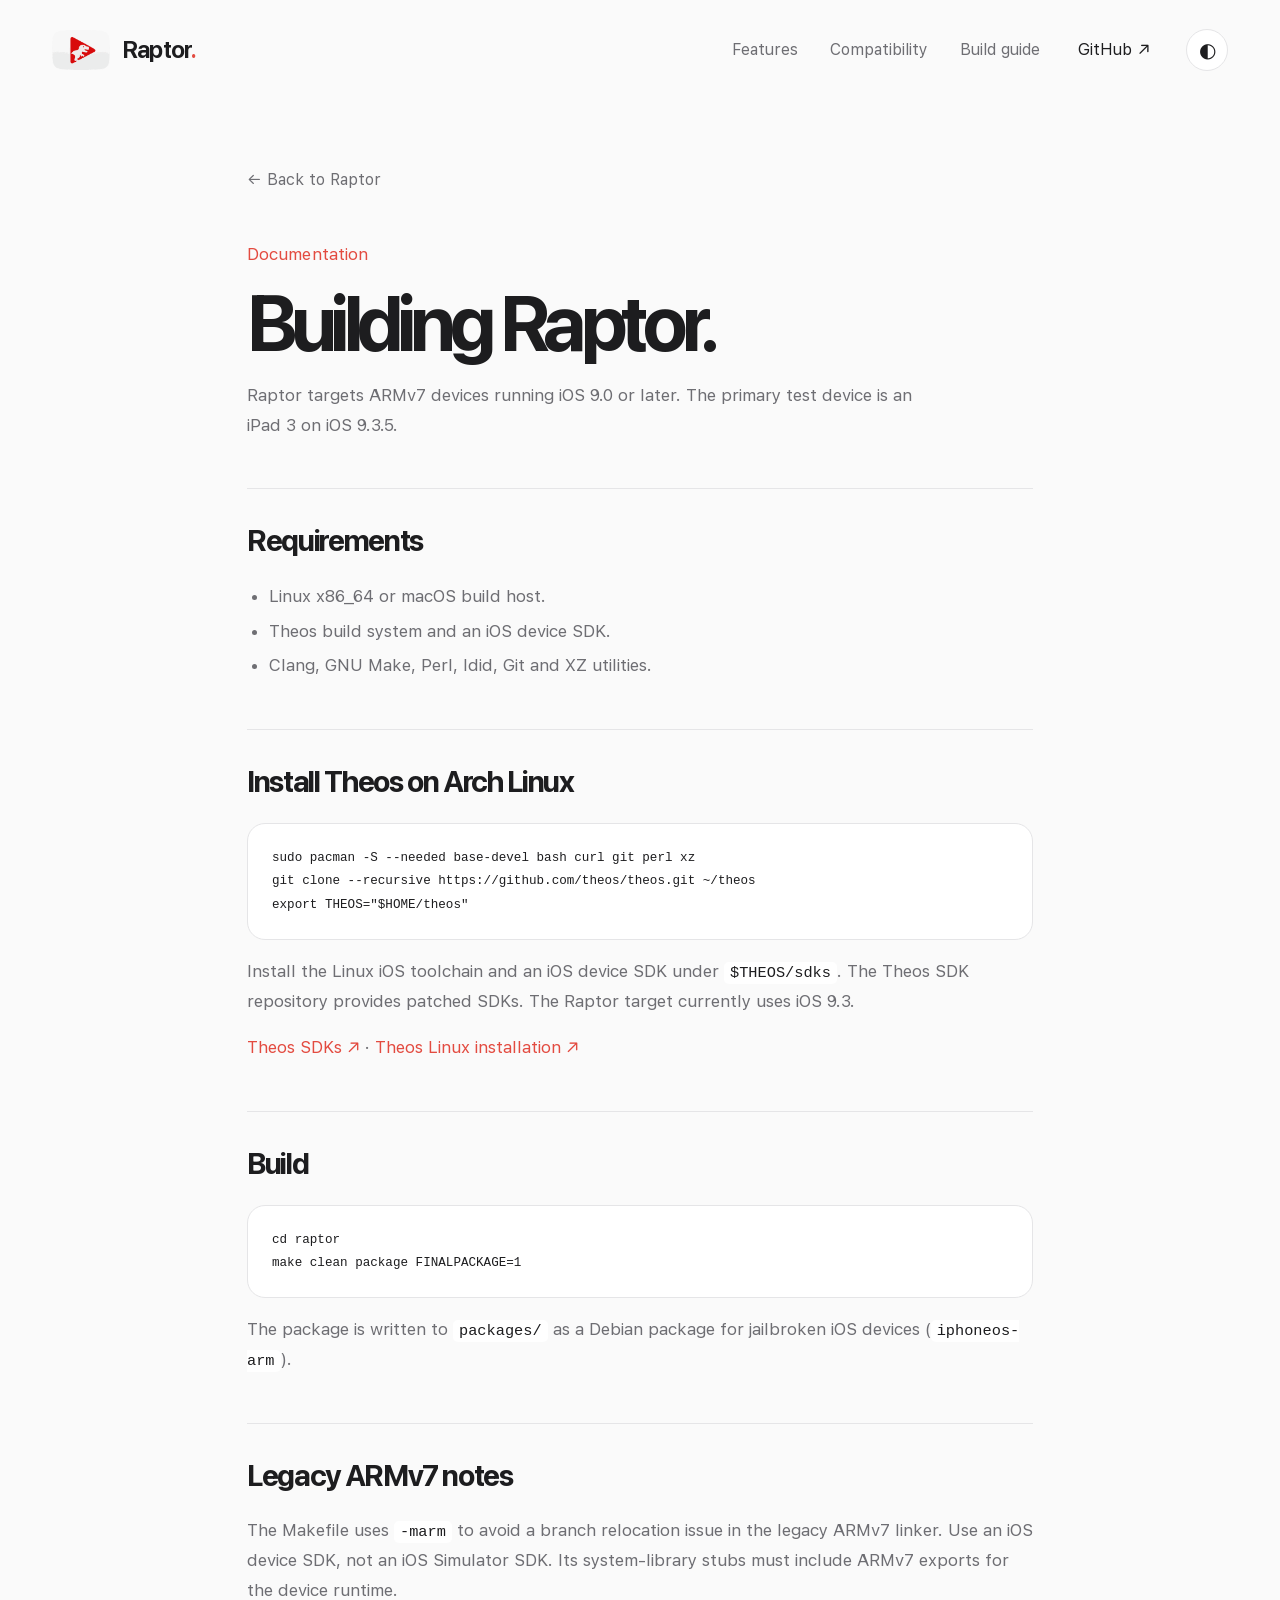
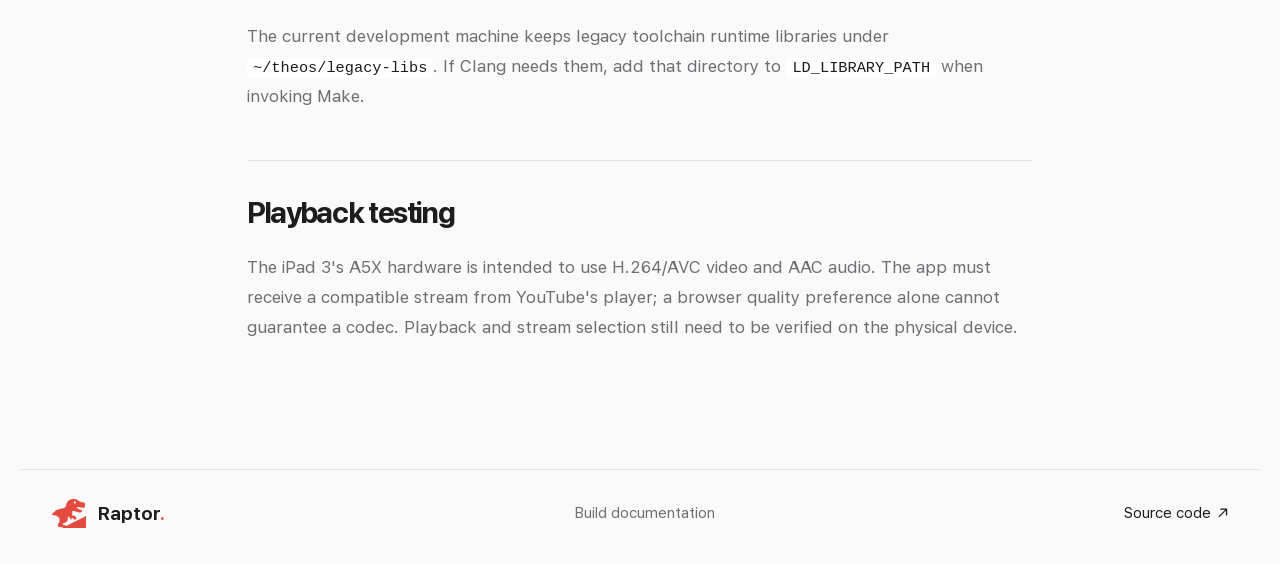
==== commit d242f229: "Use the original Raptor logo across app and project" ====
--- a/website/docs/building.html
+++ b/website/docs/building.html
@@ -1,6 +1,6 @@
 <!doctype html>
-<html lang="en"><head><meta charset="utf-8"><meta name="viewport" content="width=device-width,initial-scale=1"><meta name="theme-color" content="#fafafa"><title>Building Raptor</title><link rel="icon" href="../assets/raptor-icon.svg" type="image/svg+xml"><link rel="preload" href="../assets/sf-pro.woff" as="font" type="font/woff" crossorigin><link rel="stylesheet" href="../assets/style.css"><script defer src="../assets/site.js"></script></head>
-<body><header class="topbar"><a class="brand" href="../"><img src="../assets/raptor-icon.svg" alt=""><span>Raptor<span class="brand-period">.</span></span></a><nav aria-label="Main navigation"><a href="../#features">Features</a><a href="../#compatibility">Compatibility</a><a href="./building.html">Build guide</a><a class="github" href="https://github.com/pxotitas/raptor">GitHub <span>↗</span></a></nav><button class="theme-toggle" type="button" aria-label="Switch to dark theme"><span aria-hidden="true">◐</span></button></header>
+<html lang="en"><head><meta charset="utf-8"><meta name="viewport" content="width=device-width,initial-scale=1"><meta name="theme-color" content="#fafafa"><title>Building Raptor</title><link rel="icon" href="../assets/favicon.png" type="image/png" sizes="64x64"><link rel="preload" href="../assets/sf-pro.woff" as="font" type="font/woff" crossorigin><link rel="stylesheet" href="../assets/style.css"><script defer src="../assets/site.js"></script></head>
+<body><header class="topbar"><a class="brand" href="../"><img src="../assets/raptor-logo.png" alt=""><span>Raptor<span class="brand-period">.</span></span></a><nav aria-label="Main navigation"><a href="../#features">Features</a><a href="../#compatibility">Compatibility</a><a href="./building.html">Build guide</a><a class="github" href="https://github.com/pxotitas/raptor">GitHub <span>↗</span></a></nav><button class="theme-toggle" type="button" aria-label="Switch to dark theme"><span aria-hidden="true">◐</span></button></header>
 <main class="doc-page"><a class="doc-back" href="../">← Back to Raptor</a><p class="eyebrow">Documentation</p><h1>Building Raptor.</h1><p class="doc-lead">Raptor targets ARMv7 devices running iOS 9.0 or later. The primary test device is an iPad 3 on iOS 9.3.5.</p>
 <section><h2>Requirements</h2><ul><li>Linux x86_64 or macOS build host.</li><li>Theos build system and an iOS device SDK.</li><li>Clang, GNU Make, Perl, ldid, Git and XZ utilities.</li></ul></section>
 <section><h2>Install Theos on Arch Linux</h2><pre><code>sudo pacman -S --needed base-devel bash curl git perl xz
@@ -11,4 +11,4 @@
 <section><h2>Legacy ARMv7 notes</h2><p>The Makefile uses <code>-marm</code> to avoid a branch relocation issue in the legacy ARMv7 linker. Use an iOS device SDK, not an iOS Simulator SDK. Its system-library stubs must include ARMv7 exports for the device runtime.</p><p>The current development machine keeps legacy toolchain runtime libraries under <code>~/theos/legacy-libs</code>. If Clang needs them, add that directory to <code>LD_LIBRARY_PATH</code> when invoking Make.</p></section>
 <section><h2>Playback testing</h2><p>The iPad 3's A5X hardware is intended to use H.264/AVC video and AAC audio. The app must receive a compatible stream from YouTube's player; a browser quality preference alone cannot guarantee a codec. Playback and stream selection still need to be verified on the physical device.</p></section>
 </main>
-<footer><a class="footer-brand" href="../"><img src="../assets/raptor-dino.svg" alt=""><strong>Raptor<span>.</span></strong></a><span>Build documentation</span><a href="https://github.com/pxotitas/raptor">Source code <span>↗</span></a></footer></body></html>+<footer><a class="footer-brand" href="../"><img src="../assets/raptor-dino.png" alt=""><strong>Raptor<span>.</span></strong></a><span>Build documentation</span><a href="https://github.com/pxotitas/raptor">Source code <span>↗</span></a></footer></body></html>
--- a/website/assets/style.css
+++ b/website/assets/style.css
@@ -2,12 +2,12 @@
 :root{color-scheme:light;--bg:#fafafa;--surface:#fff;--ink:#1d1d1f;--muted:#6e6e73;--line:#e5e5e7;--accent:#e34b40;--purple:#6e5b88;--max:1240px;--font:"SF Pro",-apple-system,BlinkMacSystemFont,"Segoe UI",sans-serif;--ease:cubic-bezier(.22,1,.36,1);font-family:var(--font)}
 :root.dark{color-scheme:dark;--bg:#171719;--surface:#202023;--ink:#f4f3f5;--muted:#aaa8af;--line:#36353a}
 *{box-sizing:border-box}html{scroll-behavior:smooth;scroll-padding-top:112px}body{margin:0;background:var(--bg);color:var(--ink);font:400 18px/1.55 var(--font);-webkit-font-smoothing:antialiased;transition:background-color .45s var(--ease),color .45s var(--ease)}a{color:inherit;text-decoration:none}button{font:inherit;color:inherit}img{display:block;max-width:100%}
-.topbar{height:100px;max-width:var(--max);margin:auto;padding:0 32px;display:flex;align-items:center;gap:36px;position:relative;z-index:5}.brand{display:inline-flex;align-items:center;gap:12px;margin-right:auto;font-size:24px;font-weight:650;letter-spacing:-.8px}.brand img{width:42px;height:42px;transition:transform .45s var(--ease)}.brand:hover img{transform:rotate(-7deg) scale(1.04)}.brand-period,.footer-brand strong span{color:var(--accent)}.topbar nav{display:flex;align-items:center;gap:32px;font-size:16px;color:var(--muted)}.topbar nav a{position:relative;min-height:44px;display:inline-flex;align-items:center;gap:6px;transition:color .18s}.topbar nav a:after{content:"";position:absolute;left:0;right:0;bottom:5px;height:1px;background:currentColor;transform:scaleX(0);transform-origin:left;transition:transform .2s var(--ease)}.topbar nav a:hover{color:var(--ink)}.topbar nav a:hover:after{transform:scaleX(1)}.topbar nav .github{color:var(--ink);margin-left:6px}.theme-toggle{width:42px;height:42px;border:1px solid var(--line);border-radius:50%;background:var(--surface);display:grid;place-items:center;font-size:20px;cursor:pointer;transition:transform .3s var(--ease),background .3s}.theme-toggle:hover{transform:rotate(18deg)}
-main{overflow:hidden}.hero{max-width:var(--max);margin:0 auto;padding:72px 32px 108px;display:grid;grid-template-columns:1fr;justify-items:center;text-align:center}.hero-intro{max-width:820px}.eyebrow{display:flex;align-items:center;gap:9px;margin:0;color:var(--muted);font-size:16px;letter-spacing:.005em}.hero-intro>.eyebrow{justify-content:center}.eyebrow-dot{width:7px;height:7px;background:var(--accent);border-radius:50%;box-shadow:0 0 0 5px color-mix(in srgb,var(--accent) 12%,transparent)}.hero h1{margin:28px 0 0;font-size:clamp(76px,10vw,132px);line-height:.94;letter-spacing:-.075em;font-weight:620}.title-line{display:block}.title-muted{color:#85858b;font-weight:520}.lead{max-width:610px;margin:26px auto 0;color:var(--muted);font-size:21px;line-height:1.55}.actions{display:flex;justify-content:center;align-items:center;gap:28px;margin-top:30px}.button{min-height:52px;padding:14px 22px;border-radius:999px;display:inline-flex;align-items:center;justify-content:center;gap:14px;background:var(--ink);color:var(--bg);font-size:17px;font-weight:550;transition:transform .2s var(--ease),box-shadow .2s,background .2s}.button span,.text-link span,.status-link span,footer>a:last-child span{transition:transform .2s var(--ease)}.button:hover{transform:translateY(-2px);box-shadow:0 8px 20px #00000012}.button:hover span,.text-link:hover span,.status-link:hover span,footer>a:last-child:hover span{transform:translate(2px,-2px)}.text-link,.status-link{display:inline-flex;align-items:center;gap:9px;min-height:48px;font-size:17px;transition:color .18s}.text-link:hover,.status-link:hover{color:var(--accent)}.hero-meta{display:flex;justify-content:center;align-items:center;gap:13px;margin-top:25px;color:var(--muted);font-size:14px}.hero-meta i{width:3px;height:3px;background:#aaa;border-radius:50%}.hero-art{width:100%;max-width:1100px;position:relative;margin-top:64px;border-radius:30px;overflow:hidden;background:#f0eff1}.hero-art img{width:100%;height:auto;aspect-ratio:1240/420;object-fit:cover;transition:transform .8s var(--ease)}.hero-art:hover img{transform:scale(1.012)}.art-index{position:absolute;left:26px;bottom:22px;font-size:12px;letter-spacing:.1em;color:#77777d}.art-index span{color:#c1bec5;padding:0 5px}
+.topbar{height:100px;max-width:var(--max);margin:auto;padding:0 32px;display:flex;align-items:center;gap:36px;position:relative;z-index:5}.brand{display:inline-flex;align-items:center;gap:12px;margin-right:auto;font-size:24px;font-weight:650;letter-spacing:-.8px}.brand img{width:58px;height:40px;object-fit:contain;transition:transform .45s var(--ease)}.brand:hover img{transform:rotate(-7deg) scale(1.04)}.brand-period,.footer-brand strong span{color:var(--accent)}.topbar nav{display:flex;align-items:center;gap:32px;font-size:16px;color:var(--muted)}.topbar nav a{position:relative;min-height:44px;display:inline-flex;align-items:center;gap:6px;transition:color .18s}.topbar nav a:after{content:"";position:absolute;left:0;right:0;bottom:5px;height:1px;background:currentColor;transform:scaleX(0);transform-origin:left;transition:transform .2s var(--ease)}.topbar nav a:hover{color:var(--ink)}.topbar nav a:hover:after{transform:scaleX(1)}.topbar nav .github{color:var(--ink);margin-left:6px}.theme-toggle{width:42px;height:42px;border:1px solid var(--line);border-radius:50%;background:var(--surface);display:grid;place-items:center;font-size:20px;cursor:pointer;transition:transform .3s var(--ease),background .3s}.theme-toggle:hover{transform:rotate(18deg)}
+main{overflow:hidden}.hero{max-width:var(--max);margin:0 auto;padding:72px 32px 108px;display:grid;grid-template-columns:1fr;justify-items:center;text-align:center}.hero-intro{max-width:820px}.eyebrow{display:flex;align-items:center;gap:9px;margin:0;color:var(--muted);font-size:16px;letter-spacing:.005em}.hero-intro>.eyebrow{justify-content:center}.eyebrow-dot{width:7px;height:7px;background:var(--accent);border-radius:50%;box-shadow:0 0 0 5px color-mix(in srgb,var(--accent) 12%,transparent)}.hero h1{margin:28px 0 0;font-size:clamp(76px,10vw,132px);line-height:.94;letter-spacing:-.075em;font-weight:620}.title-line{display:block}.title-muted{color:#85858b;font-weight:520}.lead{max-width:610px;margin:26px auto 0;color:var(--muted);font-size:21px;line-height:1.55}.actions{display:flex;justify-content:center;align-items:center;gap:28px;margin-top:30px}.button{min-height:52px;padding:14px 22px;border-radius:999px;display:inline-flex;align-items:center;justify-content:center;gap:14px;background:var(--ink);color:var(--bg);font-size:17px;font-weight:550;transition:transform .2s var(--ease),box-shadow .2s,background .2s}.button span,.text-link span,.status-link span,footer>a:last-child span{transition:transform .2s var(--ease)}.button:hover{transform:translateY(-2px);box-shadow:0 8px 20px #00000012}.button:hover span,.text-link:hover span,.status-link:hover span,footer>a:last-child:hover span{transform:translate(2px,-2px)}.text-link,.status-link{display:inline-flex;align-items:center;gap:9px;min-height:48px;font-size:17px;transition:color .18s}.text-link:hover,.status-link:hover{color:var(--accent)}.hero-meta{display:flex;justify-content:center;align-items:center;gap:13px;margin-top:25px;color:var(--muted);font-size:14px}.hero-meta i{width:3px;height:3px;background:#aaa;border-radius:50%}.hero-art{width:100%;max-width:360px;position:relative;margin-top:52px;border-radius:0;overflow:visible;background:transparent}.hero-art img{display:block;width:100%;height:auto;aspect-ratio:auto;object-fit:contain;transition:transform .8s var(--ease)}.hero-art:hover img{transform:scale(1.012)}.art-index{display:block;margin-top:12px;text-align:center;font-size:12px;letter-spacing:.1em;color:var(--muted)}.art-index span{color:#c1bec5;padding:0 5px}
 .feature-section{max-width:var(--max);margin:0 auto;padding:12px 32px 112px}.section-heading{display:flex;align-items:end;justify-content:space-between;gap:40px;margin-bottom:42px}.section-heading h2,.compat h2,.status-panel h2{margin:17px 0 0;font-size:clamp(42px,5.4vw,68px);line-height:1.04;letter-spacing:-.06em;font-weight:590}.section-heading h2 span,.compat h2 span{color:#85858b;font-weight:500}.section-note{max-width:340px;margin:0 0 5px;color:var(--muted);font-size:18px}.feature-grid{display:grid;grid-template-columns:repeat(3,1fr);gap:16px}.feature-grid article{position:relative;min-height:230px;padding:26px 25px 24px;background:var(--surface);border:1px solid var(--line);border-radius:24px;display:flex;flex-direction:column;justify-content:space-between;transition:transform .4s var(--ease),border-color .25s,box-shadow .35s}.feature-grid article:hover{transform:translateY(-5px);border-color:color-mix(in srgb,var(--accent) 35%,var(--line));box-shadow:0 16px 34px #00000008}.number{font-size:14px;color:var(--accent);letter-spacing:.06em}.feature-grid h3{margin:0 0 9px;font-size:24px;letter-spacing:-.035em;font-weight:570}.feature-grid p{max-width:290px;margin:0;color:var(--muted);font-size:17px;line-height:1.55}.feature-arrow{position:absolute;right:25px;top:23px;color:#aaa;font-size:18px;opacity:0;transform:translate(-3px,3px);transition:opacity .2s,transform .2s var(--ease)}.feature-grid article:hover .feature-arrow{opacity:1;transform:none}
 .compat{padding:100px max(32px,calc((100vw - var(--max))/2 + 32px));background:var(--surface);border-top:1px solid var(--line);border-bottom:1px solid var(--line);display:grid;grid-template-columns:1fr 1fr;gap:90px}.compat-copy>p:last-child{max-width:420px;margin:24px 0 0;color:var(--muted);font-size:18px;line-height:1.65}.specs{display:grid;grid-template-columns:1fr 1fr;align-content:center;gap:0 30px}.specs div{display:flex;flex-direction:column;gap:6px;padding:17px 0;border-bottom:1px solid var(--line);transition:padding .25s var(--ease),border-color .25s}.specs div:hover{padding-left:7px;border-color:var(--accent)}.specs span{font-size:13px;color:var(--muted);letter-spacing:.04em;text-transform:uppercase}.specs strong{font-size:18px;font-weight:570}.status-panel{max-width:var(--max);margin:0 auto;padding:100px 32px;display:flex;justify-content:space-between;align-items:center;gap:50px}.status-panel>div{max-width:620px}.status-panel h2{font-size:52px}.status-panel p:last-child{max-width:550px;margin:20px 0 0;color:var(--muted);font-size:18px}.status-link{white-space:nowrap;color:var(--accent)}footer{max-width:var(--max);margin:0 auto;border-top:1px solid var(--line);padding:26px 32px 34px;display:flex;align-items:center;justify-content:space-between;gap:24px;color:var(--muted);font-size:15px}.footer-brand{display:inline-flex;align-items:center;gap:11px;color:var(--ink)}.footer-brand img{width:34px;height:34px;object-fit:contain}.footer-brand strong{font-size:19px;font-weight:650}footer>a:last-child{display:inline-flex;align-items:center;gap:6px;color:var(--ink)}
 .js-motion .hero-intro>*{opacity:0;transform:translateY(18px);animation:hero-in .7s var(--ease) forwards}.js-motion .hero-intro>.eyebrow{animation-delay:.08s}.js-motion .hero-intro>h1{animation-delay:.16s}.js-motion .hero-intro>.lead{animation-delay:.24s}.js-motion .hero-intro>.actions{animation-delay:.32s}.js-motion .hero-intro>.hero-meta{animation-delay:.4s}.js-motion .hero-art{opacity:0;animation:art-in .9s .2s var(--ease) forwards}.js-motion .reveal{opacity:0;transform:translateY(18px);transition:opacity .7s var(--ease),transform .8s var(--ease)}.js-motion .reveal.is-visible{opacity:1;transform:none}@keyframes hero-in{to{opacity:1;transform:translateY(0)}}@keyframes art-in{from{opacity:0;transform:translateY(22px) scale(.985)}to{opacity:1;transform:translateY(0) scale(1)}}
 @media(max-width:850px){.topbar{height:88px;padding:0 28px;gap:18px}.topbar nav{gap:18px;font-size:14px}.hero{padding:58px 28px 82px}.hero h1{font-size:clamp(68px,11vw,96px)}.hero-art{margin-top:50px}.feature-section{padding:10px 28px 82px}.feature-grid{gap:12px}.feature-grid article{padding:22px;min-height:220px}.feature-grid h3{font-size:21px}.feature-grid p{font-size:16px}.compat{padding:78px 32px;gap:42px}.status-panel{padding:78px 32px}}
-@media(max-width:620px){.topbar{height:78px;padding:0 20px;gap:10px}.brand{font-size:21px;gap:9px}.brand img{width:36px;height:36px}.topbar nav{gap:13px;font-size:12px}.topbar nav a:nth-child(2),.topbar nav a:nth-child(3){display:none}.topbar nav .github{margin:0}.theme-toggle{width:36px;height:36px;flex:none}.hero{padding:50px 20px 72px}.hero h1{font-size:clamp(60px,14vw,88px);margin-top:24px}.lead{font-size:18px;margin-top:22px}.actions{gap:12px;flex-direction:column;margin-top:25px}.button{width:100%;max-width:290px}.text-link{font-size:16px}.hero-meta{font-size:12px;gap:9px;margin-top:20px}.hero-art{margin-top:38px;border-radius:20px}.art-index{left:14px;bottom:11px;font-size:9px}.feature-section{padding:0 20px 72px}.section-heading{display:block;margin-bottom:28px}.section-heading h2,.compat h2{font-size:44px}.section-note{margin-top:20px;font-size:17px}.feature-grid{grid-template-columns:1fr;gap:10px}.feature-grid article{min-height:180px;padding:22px}.feature-grid h3{font-size:23px}.feature-grid p{font-size:17px}.compat{grid-template-columns:1fr;padding:68px 22px;gap:30px}.compat-copy>p:last-child{font-size:17px}.specs{gap:0 18px}.specs strong{font-size:16px}.specs span{font-size:11px}.status-panel{display:block;padding:70px 22px}.status-panel h2{font-size:43px}.status-panel p:last-child{font-size:17px}.status-link{margin-top:20px}footer{padding:22px 20px 28px;gap:12px;flex-wrap:wrap}footer>span:nth-child(2){order:3;width:100%;font-size:13px}footer>a:last-child{font-size:13px}}
+@media(max-width:620px){.topbar{height:78px;padding:0 20px;gap:10px}.brand{font-size:21px;gap:9px}.brand img{width:48px;height:34px}.topbar nav{gap:13px;font-size:12px}.topbar nav a:nth-child(2),.topbar nav a:nth-child(3){display:none}.topbar nav .github{margin:0}.theme-toggle{width:36px;height:36px;flex:none}.hero{padding:50px 20px 72px}.hero h1{font-size:clamp(60px,14vw,88px);margin-top:24px}.lead{font-size:18px;margin-top:22px}.actions{gap:12px;flex-direction:column;margin-top:25px}.button{width:100%;max-width:290px}.text-link{font-size:16px}.hero-meta{font-size:12px;gap:9px;margin-top:20px}.hero-art{margin-top:38px;max-width:260px;border-radius:0}.art-index{margin-top:9px;font-size:9px}.feature-section{padding:0 20px 72px}.section-heading{display:block;margin-bottom:28px}.section-heading h2,.compat h2{font-size:44px}.section-note{margin-top:20px;font-size:17px}.feature-grid{grid-template-columns:1fr;gap:10px}.feature-grid article{min-height:180px;padding:22px}.feature-grid h3{font-size:23px}.feature-grid p{font-size:17px}.compat{grid-template-columns:1fr;padding:68px 22px;gap:30px}.compat-copy>p:last-child{font-size:17px}.specs{gap:0 18px}.specs strong{font-size:16px}.specs span{font-size:11px}.status-panel{display:block;padding:70px 22px}.status-panel h2{font-size:43px}.status-panel p:last-child{font-size:17px}.status-link{margin-top:20px}footer{padding:22px 20px 28px;gap:12px;flex-wrap:wrap}footer>span:nth-child(2){order:3;width:100%;font-size:13px}footer>a:last-child{font-size:13px}}
 @media(prefers-reduced-motion:reduce){html{scroll-behavior:auto}*,*::before,*::after{animation-duration:.01ms!important;animation-iteration-count:1!important;transition-duration:.01ms!important}.js-motion .reveal,.js-motion .hero-intro>*{opacity:1;transform:none}}
 .doc-page{max-width:850px;margin:0 auto;padding:58px 32px 110px}.doc-back{display:inline-flex;min-height:44px;align-items:center;margin-bottom:38px;color:var(--muted);font-size:16px;transition:color .18s}.doc-back:hover{color:var(--accent)}.doc-page>.eyebrow{color:var(--accent)}.doc-page h1{margin:15px 0 18px;font-size:clamp(48px,8vw,78px);line-height:1;letter-spacing:-.07em}.doc-lead{max-width:690px;color:var(--muted);font-size:20px}.doc-page section{margin-top:48px;padding-top:28px;border-top:1px solid var(--line)}.doc-page h2{margin:0 0 18px;font-size:30px;letter-spacing:-.045em}.doc-page p,.doc-page li{color:var(--muted);font-size:17px;line-height:1.75}.doc-page ul{padding-left:22px}.doc-page li+li{margin-top:5px}.doc-page pre{overflow:auto;padding:22px 24px;border-radius:18px;background:var(--surface);border:1px solid var(--line);color:var(--ink);font:14px/1.7 ui-monospace,SFMono-Regular,monospace}.doc-page code{font: .9em ui-monospace,SFMono-Regular,monospace}.doc-page p code{padding:2px 6px;border-radius:5px;background:var(--surface);color:var(--ink)}.doc-page a:not(.doc-back){color:var(--accent)}.doc-page a:not(.doc-back):hover{text-decoration:underline}@media(max-width:620px){.doc-page{padding:40px 22px 76px}.doc-page h1{font-size:52px}.doc-page h2{font-size:26px}.doc-lead{font-size:18px}.doc-page pre{padding:16px;font-size:12px}}
